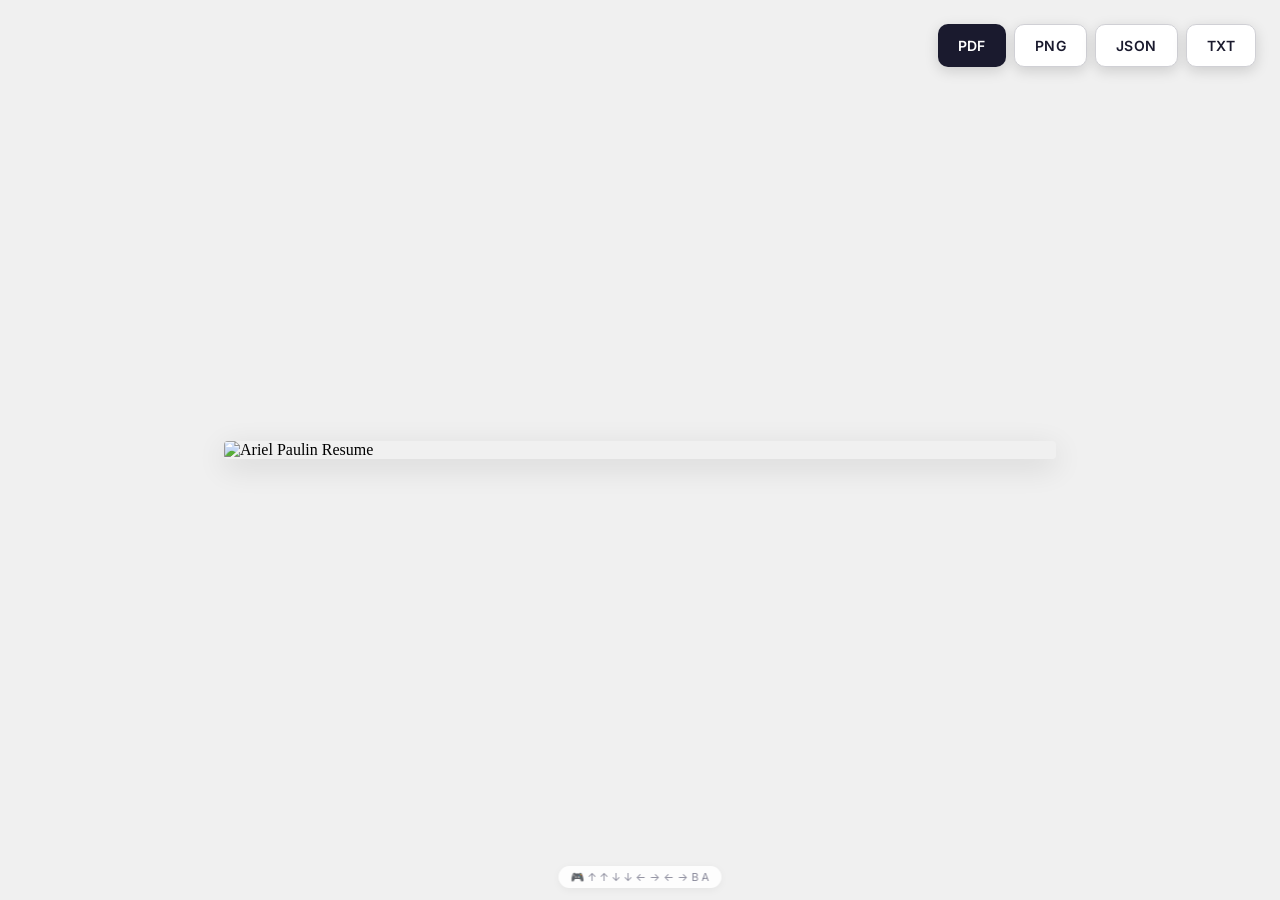
==== index.html @ 51f3c2f2 "Site: remove Web View, restore simple clean image display with PDF/PNG/JSON/TXT download options and" ====
<!DOCTYPE html>
<html lang="en">
<head>
    <meta charset="UTF-8">
    <meta name="viewport" content="width=device-width, initial-scale=1.0">
    <title>Ariel Paulin — Resume</title>
    <link rel="preconnect" href="https://fonts.googleapis.com">
    <link rel="preconnect" href="https://fonts.gstatic.com" crossorigin>
    <link href="https://fonts.googleapis.com/css2?family=Inter:wght@500;600&family=Press+Start+2P&display=swap" rel="stylesheet">
    <style>
        body {
            display: flex;
            justify-content: center;
            align-items: center;
            min-height: 100vh;
            margin: 0;
            background-color: #f0f0f0;
            position: relative;
            padding: 40px 0;
            box-sizing: border-box;
        }

        img {
            width: 65%;
            height: auto;
            display: block;
            margin: auto;
            box-shadow: 0 8px 30px rgba(0, 0, 0, 0.12);
            border-radius: 4px;
        }

        .download-container {
            position: fixed;
            top: 24px;
            right: 24px;
            display: flex;
            gap: 8px;
            z-index: 100;
        }

        .download-button {
            font-family: 'Inter', sans-serif;
            font-size: 14px;
            font-weight: 600;
            letter-spacing: 0.03em;
            padding: 12px 20px;
            border-radius: 10px;
            text-decoration: none;
            transition: background-color 0.2s ease, transform 0.15s ease, box-shadow 0.2s ease;
            box-shadow: 0 4px 14px rgba(0, 0, 0, 0.15);
            display: inline-flex;
            align-items: center;
            justify-content: center;
            cursor: pointer;
            border: none;
        }

        .download-button.primary {
            background-color: #1a1a2e;
            color: #ffffff;
        }

        .download-button.primary:hover {
            background-color: #16213e;
            transform: translateY(-2px);
            box-shadow: 0 6px 20px rgba(0, 0, 0, 0.25);
        }

        .download-button.secondary {
            background-color: #ffffff;
            color: #1a1a2e;
            border: 1px solid #d0d0d5;
        }

        .download-button.secondary:hover {
            background-color: #f8f9fa;
            border-color: #1a1a2e;
            transform: translateY(-2px);
            box-shadow: 0 6px 20px rgba(0, 0, 0, 0.15);
        }

        .download-button:active {
            transform: translateY(0);
            box-shadow: 0 2px 8px rgba(0, 0, 0, 0.15);
        }

        /* Retro Hint Badge */
        .konami-hint {
            position: fixed;
            bottom: 12px;
            left: 50%;
            transform: translateX(-50%);
            font-family: 'Inter', sans-serif;
            font-size: 11px;
            color: #888899;
            background: rgba(255, 255, 255, 0.85);
            padding: 4px 12px;
            border-radius: 20px;
            backdrop-filter: blur(4px);
            box-shadow: 0 2px 8px rgba(0, 0, 0, 0.05);
            user-select: none;
            cursor: pointer;
            transition: opacity 0.3s ease, color 0.3s ease;
        }

        .konami-hint:hover {
            color: #0395DE;
        }

        /* Space Invaders Game Overlay */
        #game-overlay {
            display: none;
            position: fixed;
            inset: 0;
            z-index: 10000;
            background: #090a10;
            overflow: hidden;
            font-family: 'Press Start 2P', monospace;
            color: #ffffff;
        }

        #game-canvas {
            display: block;
            width: 100%;
            height: 100%;
        }

        .game-hud {
            position: absolute;
            top: 16px;
            left: 20px;
            right: 20px;
            display: flex;
            justify-content: space-between;
            align-items: center;
            pointer-events: none;
            font-size: 13px;
            letter-spacing: 1px;
            text-shadow: 0 0 8px rgba(3, 149, 222, 0.8);
            z-index: 10001;
        }

        .game-hud .score-val {
            color: #00ffcc;
        }

        .game-hud .wave-val {
            color: #ff0077;
        }

        .game-close-btn {
            pointer-events: auto;
            background: #ff0055;
            color: #fff;
            border: none;
            font-family: 'Press Start 2P', monospace;
            font-size: 11px;
            padding: 8px 14px;
            border-radius: 6px;
            cursor: pointer;
            box-shadow: 0 0 10px rgba(255, 0, 85, 0.5);
            transition: transform 0.15s ease;
        }

        .game-close-btn:hover {
            transform: scale(1.08);
            background: #ff2277;
        }

        /* Mobile Controls */
        .mobile-controls {
            display: none;
            position: absolute;
            bottom: 20px;
            left: 0;
            right: 0;
            justify-content: space-between;
            padding: 0 24px;
            z-index: 10002;
        }

        .mobile-btn {
            background: rgba(255, 255, 255, 0.15);
            border: 2px solid rgba(255, 255, 255, 0.3);
            color: #fff;
            font-family: 'Press Start 2P', monospace;
            font-size: 16px;
            width: 64px;
            height: 64px;
            border-radius: 50%;
            display: flex;
            align-items: center;
            justify-content: center;
            user-select: none;
            touch-action: manipulation;
        }

        .mobile-btn:active {
            background: rgba(0, 255, 204, 0.4);
            border-color: #00ffcc;
        }

        .mobile-fire-btn {
            width: 80px;
            height: 80px;
            background: rgba(255, 0, 85, 0.3);
            border-color: #ff0055;
            font-size: 11px;
        }

        .mobile-fire-btn:active {
            background: rgba(255, 0, 85, 0.7);
        }

        @media (max-width: 600px) {
            body {
                padding: 70px 0 20px 0;
            }

            img {
                width: 95%;
                max-width: 100%;
                object-fit: contain;
            }

            .download-container {
                top: 12px;
                right: 12px;
                left: 12px;
                justify-content: center;
                gap: 6px;
            }

            .download-button {
                padding: 10px 12px;
                font-size: 12px;
            }

            .mobile-controls {
                display: flex;
            }
        }
    </style>
</head>
<body>

<!-- Download Actions Bar -->
<div class="download-container">
    <a href="https://raw.githubusercontent.com/anpaulin/resume/master/standard/ariel_paulin.pdf" download class="download-button primary">
        PDF
    </a>
    <a href="https://raw.githubusercontent.com/anpaulin/resume/master/standard/ariel_paulin.png" download class="download-button secondary">
        PNG
    </a>
    <a href="https://raw.githubusercontent.com/anpaulin/resume/master/standard/ariel_paulin.json" download class="download-button secondary">
        JSON
    </a>
    <a href="https://raw.githubusercontent.com/anpaulin/resume/master/standard/ariel_paulin.txt" download class="download-button secondary">
        TXT
    </a>
</div>

<!-- Resume Image View -->
<img src="https://raw.githubusercontent.com/anpaulin/resume/master/standard/ariel_paulin.png" alt="Ariel Paulin Resume">

<!-- Retro Hint Badge -->
<div class="konami-hint" id="konami-trigger" title="Click or enter Konami Code">
    🎮 ↑ ↑ ↓ ↓ ← → ← → B A
</div>

<!-- Space Invaders Overlay -->
<div id="game-overlay">
    <div class="game-hud">
        <div>SCORE: <span id="game-score" class="score-val">0</span></div>
        <div>WAVE: <span id="game-wave" class="wave-val">1</span></div>
        <button class="game-close-btn" id="game-exit-btn">EXIT [ESC]</button>
    </div>
    <canvas id="game-canvas"></canvas>

    <div class="mobile-controls">
        <div style="display: flex; gap: 12px;">
            <div class="mobile-btn" id="m-left">←</div>
            <div class="mobile-btn" id="m-right">→</div>
        </div>
        <div class="mobile-btn mobile-fire-btn" id="m-fire">FIRE</div>
    </div>
</div>

<script>
// --- Web Audio API Synth ---
const AudioContext = window.AudioContext || window.webkitAudioContext;
let audioCtx = null;

function initAudio() {
    if (!audioCtx) audioCtx = new AudioContext();
}

function playPew() {
    if (!audioCtx) return;
    try {
        const osc = audioCtx.createOscillator();
        const gain = audioCtx.createGain();
        osc.type = 'square';
        osc.frequency.setValueAtTime(880, audioCtx.currentTime);
        osc.frequency.exponentialRampToValueAtTime(110, audioCtx.currentTime + 0.12);
        gain.gain.setValueAtTime(0.15, audioCtx.currentTime);
        gain.gain.linearRampToValueAtTime(0.01, audioCtx.currentTime + 0.12);
        osc.connect(gain);
        gain.connect(audioCtx.destination);
        osc.start();
        osc.stop(audioCtx.currentTime + 0.12);
    } catch (e) {}
}

function playExplosion() {
    if (!audioCtx) return;
    try {
        const bufferSize = audioCtx.sampleRate * 0.2;
        const buffer = audioCtx.createBuffer(1, bufferSize, audioCtx.sampleRate);
        const data = buffer.getChannelData(0);
        for (let i = 0; i < bufferSize; i++) {
            data[i] = Math.random() * 2 - 1;
        }
        const noise = audioCtx.createBufferSource();
        noise.buffer = buffer;

        const filter = audioCtx.createBiquadFilter();
        filter.type = 'lowpass';
        filter.frequency.setValueAtTime(1000, audioCtx.currentTime);
        filter.frequency.linearRampToValueAtTime(100, audioCtx.currentTime + 0.2);

        const gain = audioCtx.createGain();
        gain.gain.setValueAtTime(0.3, audioCtx.currentTime);
        gain.gain.linearRampToValueAtTime(0.01, audioCtx.currentTime + 0.2);

        noise.connect(filter);
        filter.connect(gain);
        gain.connect(audioCtx.destination);
        noise.start();
        noise.stop(audioCtx.currentTime + 0.2);
    } catch (e) {}
}

function playPowerUp() {
    if (!audioCtx) return;
    try {
        const now = audioCtx.currentTime;
        const notes = [261.63, 329.63, 392.00, 523.25, 659.25, 783.99];
        notes.forEach((freq, idx) => {
            const osc = audioCtx.createOscillator();
            const gain = audioCtx.createGain();
            osc.type = 'triangle';
            osc.frequency.setValueAtTime(freq, now + idx * 0.05);
            gain.gain.setValueAtTime(0.2, now + idx * 0.05);
            gain.gain.linearRampToValueAtTime(0.01, now + (idx + 1) * 0.05);
            osc.connect(gain);
            gain.connect(audioCtx.destination);
            osc.start(now + idx * 0.05);
            osc.stop(now + (idx + 1) * 0.05);
        });
    } catch (e) {}
}

function playGameOverSound() {
    if (!audioCtx) return;
    try {
        const now = audioCtx.currentTime;
        const notes = [440, 349.23, 293.66, 220];
        notes.forEach((freq, idx) => {
            const osc = audioCtx.createOscillator();
            const gain = audioCtx.createGain();
            osc.type = 'sawtooth';
            osc.frequency.setValueAtTime(freq, now + idx * 0.12);
            gain.gain.setValueAtTime(0.25, now + idx * 0.12);
            gain.gain.linearRampToValueAtTime(0.01, now + (idx + 1) * 0.12);
            osc.connect(gain);
            gain.connect(audioCtx.destination);
            osc.start(now + idx * 0.12);
            osc.stop(now + (idx + 1) * 0.12);
        });
    } catch (e) {}
}

// --- Konami Code Detector ---
const konamiCode = ['ArrowUp', 'ArrowUp', 'ArrowDown', 'ArrowDown', 'ArrowLeft', 'ArrowRight', 'ArrowLeft', 'ArrowRight', 'b', 'a'];
let konamiIdx = 0;

window.addEventListener('keydown', (e) => {
    const key = e.key.length === 1 ? e.key.toLowerCase() : e.key;
    const expected = konamiCode[konamiIdx].length === 1 ? konamiCode[konamiIdx].toLowerCase() : konamiCode[konamiIdx];

    if (key === expected) {
        konamiIdx++;
        if (konamiIdx === konamiCode.length) {
            konamiIdx = 0;
            startSpaceInvaders();
        }
    } else {
        konamiIdx = 0;
    }
});

document.getElementById('konami-trigger').addEventListener('click', () => {
    startSpaceInvaders();
});

// --- Space Invaders Engine ---
const TECH_STACK = [
    { name: 'Scala', color: '#DE3423' },
    { name: 'Java', color: '#F8981D' },
    { name: 'SQL', color: '#00758F' },
    { name: 'Akka', color: '#15A9CE' },
    { name: 'Spark', color: '#E25A1C' },
    { name: 'Kafka', color: '#231F20' },
    { name: 'Flink', color: '#E6526F' },
    { name: 'Play', color: '#9CD719' },
    { name: 'Spring Boot', color: '#6DB33F' },
    { name: 'React', color: '#61DAFB' },
    { name: 'GCP', color: '#4285F4' },
    { name: 'Azure', color: '#0078D4' },
    { name: 'AWS', color: '#FF9900' },
    { name: 'Docker', color: '#2496ED' },
    { name: 'Kubernetes', color: '#326CE5' },
    { name: 'Terraform', color: '#844FBA' },
    { name: 'Grafana', color: '#F46800' },
    { name: 'Git', color: '#F05032' },
    { name: 'Claude Code', color: '#D97706' }
];

let gameActive = false;
let isGameOver = false;
let animId = null;
let score = 0;
let wave = 1;
let waveBannerTimer = 0;

const overlay = document.getElementById('game-overlay');
const canvas = document.getElementById('game-canvas');
const ctx = canvas.getContext('2d');
const scoreEl = document.getElementById('game-score');
const waveEl = document.getElementById('game-wave');
const exitBtn = document.getElementById('game-exit-btn');

let player = { x: 0, y: 0, w: 40, h: 20, speed: 6, dx: 0 };
let bullets = [];
let invaders = [];
let particles = [];
let keys = {};
let invaderDirection = 1;
let baseInvaderSpeed = 1.0;
let currentInvaderSpeed = 1.0;
let totalWaveInvaders = 24;
let lastShot = 0;

function resizeCanvas() {
    canvas.width = window.innerWidth;
    canvas.height = window.innerHeight;
    player.y = canvas.height - 60;
    if (player.x === 0) player.x = canvas.width / 2 - player.w / 2;
}

function startSpaceInvaders() {
    initAudio();
    playPowerUp();
    gameActive = true;
    isGameOver = false;
    overlay.style.display = 'block';
    resizeCanvas();
    score = 0;
    wave = 1;
    scoreEl.textContent = score;
    waveEl.textContent = wave;
    spawnInvaders();
    player.x = canvas.width / 2 - player.w / 2;
    bullets = [];
    particles = [];

    window.addEventListener('resize', resizeCanvas);
    window.addEventListener('keydown', handleGameKeyDown);
    window.addEventListener('keyup', handleGameKeyUp);

    if (animId) cancelAnimationFrame(animId);
    gameLoop();
}

function restartGame() {
    isGameOver = false;
    score = 0;
    wave = 1;
    scoreEl.textContent = score;
    waveEl.textContent = wave;
    player.x = canvas.width / 2 - player.w / 2;
    bullets = [];
    particles = [];
    spawnInvaders();
    playPowerUp();
}

function triggerGameOver() {
    if (isGameOver) return;
    isGameOver = true;
    playGameOverSound();
    createExplosion(player.x + player.w / 2, player.y + player.h / 2, '#00ffcc');
}

function stopSpaceInvaders() {
    gameActive = false;
    isGameOver = false;
    overlay.style.display = 'none';
    if (animId) cancelAnimationFrame(animId);
    window.removeEventListener('resize', resizeCanvas);
    window.removeEventListener('keydown', handleGameKeyDown);
    window.removeEventListener('keyup', handleGameKeyUp);
}

exitBtn.addEventListener('click', stopSpaceInvaders);

canvas.addEventListener('click', () => {
    if (isGameOver) restartGame();
});

function handleGameKeyDown(e) {
    if (e.key === 'Escape') stopSpaceInvaders();
    if (isGameOver) {
        if (e.key === 'Enter' || e.key === ' ' || e.key === 'r' || e.key === 'R') {
            restartGame();
        }
        return;
    }
    keys[e.key] = true;
    if (e.key === ' ' || e.key === 'ArrowUp') {
        shootLaser();
    }
}

function handleGameKeyUp(e) {
    keys[e.key] = false;
}

// Mobile Button Handlers
const mLeft = document.getElementById('m-left');
const mRight = document.getElementById('m-right');
const mFire = document.getElementById('m-fire');

['touchstart', 'mousedown'].forEach(evt => {
    mLeft.addEventListener(evt, (e) => {
        e.preventDefault();
        if (isGameOver) return;
        keys['ArrowLeft'] = true;
    });
    mRight.addEventListener(evt, (e) => {
        e.preventDefault();
        if (isGameOver) return;
        keys['ArrowRight'] = true;
    });
    mFire.addEventListener(evt, (e) => {
        e.preventDefault();
        if (isGameOver) {
            restartGame();
        } else {
            shootLaser();
        }
    });
});

['touchend', 'mouseup'].forEach(evt => {
    mLeft.addEventListener(evt, (e) => { e.preventDefault(); keys['ArrowLeft'] = false; });
    mRight.addEventListener(evt, (e) => { e.preventDefault(); keys['ArrowRight'] = false; });
});

function spawnInvaders() {
    invaders = [];
    const cols = Math.min(6, Math.floor((canvas.width - 80) / 130));
    const rows = 4;
    totalWaveInvaders = cols * rows;
    const startX = (canvas.width - (cols * 120)) / 2;
    const startY = 80;

    let techIdx = 0;
    for (let r = 0; r < rows; r++) {
        for (let c = 0; c < cols; c++) {
            const tech = TECH_STACK[techIdx % TECH_STACK.length];
            techIdx++;
            invaders.push({
                x: startX + c * 120,
                y: startY + r * 50,
                w: 100,
                h: 36,
                name: tech.name,
                color: tech.color,
                alive: true
            });
        }
    }
    invaderDirection = 1;
    baseInvaderSpeed = 1.0 + (wave - 1) * 0.75;
    currentInvaderSpeed = baseInvaderSpeed;
    waveBannerTimer = 90;
}

function shootLaser() {
    if (isGameOver) return;
    const now = Date.now();
    if (now - lastShot < 180) return;
    lastShot = now;
    bullets.push({
        x: player.x + player.w / 2 - 2,
        y: player.y,
        w: 4,
        h: 14,
        speed: 10
    });
    playPew();
}

function createExplosion(x, y, color) {
    for (let i = 0; i < 20; i++) {
        particles.push({
            x: x,
            y: y,
            vx: (Math.random() - 0.5) * 10,
            vy: (Math.random() - 0.5) * 10,
            life: 1,
            decay: 0.02 + Math.random() * 0.03,
            color: color
        });
    }
    playExplosion();
}

function update() {
    if (isGameOver) {
        particles.forEach(p => {
            p.x += p.vx;
            p.y += p.vy;
            p.life -= p.decay;
        });
        particles = particles.filter(p => p.life > 0);
        return;
    }

    // Player Movement
    if (keys['ArrowLeft'] || keys['a'] || keys['A']) {
        player.x -= player.speed;
    }
    if (keys['ArrowRight'] || keys['d'] || keys['D']) {
        player.x += player.speed;
    }
    player.x = Math.max(10, Math.min(canvas.width - player.w - 10, player.x));

    // Bullets
    bullets.forEach(b => b.y -= b.speed);
    bullets = bullets.filter(b => b.y > -20);

    // Invaders Count & Speed Calculation
    let hitEdge = false;
    let aliveCount = 0;

    invaders.forEach(inv => {
        if (inv.alive) aliveCount++;
    });

    const aliveRatio = totalWaveInvaders > 0 ? (aliveCount / totalWaveInvaders) : 1;
    currentInvaderSpeed = baseInvaderSpeed * (1 + (1 - aliveRatio) * 1.2);

    invaders.forEach(inv => {
        if (!inv.alive) return;
        inv.x += currentInvaderSpeed * invaderDirection;
        if (inv.x <= 10 || inv.x + inv.w >= canvas.width - 10) {
            hitEdge = true;
        }

        if (inv.y + inv.h >= player.y) {
            triggerGameOver();
        } else if (
            inv.x < player.x + player.w &&
            inv.x + inv.w > player.x &&
            inv.y < player.y + player.h &&
            inv.y + inv.h > player.y
        ) {
            triggerGameOver();
        }
    });

    if (hitEdge) {
        invaderDirection *= -1;
        invaders.forEach(inv => {
            if (inv.alive) inv.y += 18;
        });
    }

    // Bullet & Invader Collision
    bullets.forEach(b => {
        invaders.forEach(inv => {
            if (inv.alive &&
                b.x < inv.x + inv.w &&
                b.x + b.w > inv.x &&
                b.y < inv.y + inv.h &&
                b.y + b.h > inv.y) {

                inv.alive = false;
                b.y = -999;
                score += 100 * wave;
                scoreEl.textContent = score;
                createExplosion(inv.x + inv.w / 2, inv.y + inv.h / 2, inv.color);
            }
        });
    });

    // Wave Complete Check
    if (aliveCount === 0 && !isGameOver) {
        wave++;
        waveEl.textContent = wave;
        playPowerUp();
        spawnInvaders();
    }

    // Banner Timer
    if (waveBannerTimer > 0) {
        waveBannerTimer--;
    }

    // Particles
    particles.forEach(p => {
        p.x += p.vx;
        p.y += p.vy;
        p.life -= p.decay;
    });
    particles = particles.filter(p => p.life > 0);
}

function draw() {
    ctx.clearRect(0, 0, canvas.width, canvas.height);

    // Background Stars
    ctx.fillStyle = 'rgba(255, 255, 255, 0.3)';
    for (let i = 0; i < 30; i++) {
        const sx = (Math.sin(i * 99 + Date.now() * 0.0005) * 0.5 + 0.5) * canvas.width;
        const sy = (Math.cos(i * 33 + Date.now() * 0.0003) * 0.5 + 0.5) * canvas.height;
        ctx.fillRect(sx, sy, 2, 2);
    }

    // Draw Player Ship (if not game over)
    if (!isGameOver) {
        ctx.fillStyle = '#00ffcc';
        ctx.shadowColor = '#00ffcc';
        ctx.shadowBlur = 10;
        ctx.beginPath();
        ctx.moveTo(player.x + player.w / 2, player.y);
        ctx.lineTo(player.x + player.w, player.y + player.h);
        ctx.lineTo(player.x, player.y + player.h);
        ctx.closePath();
        ctx.fill();
        ctx.shadowBlur = 0;
    }

    // Draw Bullets
    ctx.fillStyle = '#ff0055';
    ctx.shadowColor = '#ff0055';
    ctx.shadowBlur = 8;
    bullets.forEach(b => {
        ctx.fillRect(b.x, b.y, b.w, b.h);
    });
    ctx.shadowBlur = 0;

    // Draw Tech Invaders
    invaders.forEach(inv => {
        if (!inv.alive) return;

        ctx.fillStyle = '#141722';
        ctx.strokeStyle = inv.color;
        ctx.lineWidth = 2;
        ctx.shadowColor = inv.color;
        ctx.shadowBlur = 8;

        ctx.beginPath();
        ctx.roundRect(inv.x, inv.y, inv.w, inv.h, 6);
        ctx.fill();
        ctx.stroke();

        ctx.shadowBlur = 0;
        ctx.fillStyle = '#ffffff';
        ctx.font = '10px "Inter", sans-serif';
        ctx.fontWeight = '700';
        ctx.textAlign = 'center';
        ctx.textBaseline = 'middle';
        ctx.fillText(inv.name, inv.x + inv.w / 2, inv.y + inv.h / 2);
    });

    // Draw Particles
    particles.forEach(p => {
        ctx.fillStyle = p.color;
        ctx.globalAlpha = p.life;
        ctx.fillRect(p.x, p.y, 4, 4);
    });
    ctx.globalAlpha = 1.0;

    // Wave Banner Overlay
    if (waveBannerTimer > 0 && !isGameOver) {
        ctx.save();
        ctx.fillStyle = '#ff0077';
        ctx.shadowColor = '#ff0077';
        ctx.shadowBlur = 15;
        ctx.font = '24px "Press Start 2P", monospace';
        ctx.textAlign = 'center';
        ctx.textBaseline = 'middle';
        const alpha = Math.min(1.0, waveBannerTimer / 30);
        ctx.globalAlpha = alpha;
        ctx.fillText(`WAVE ${wave} SPEED UP!`, canvas.width / 2, canvas.height / 2);
        ctx.restore();
    }

    // --- GAME OVER OVERLAY SCREEN ---
    if (isGameOver) {
        ctx.save();
        ctx.fillStyle = 'rgba(9, 10, 16, 0.85)';
        ctx.fillRect(0, 0, canvas.width, canvas.height);

        ctx.fillStyle = '#ff0055';
        ctx.shadowColor = '#ff0055';
        ctx.shadowBlur = 20;
        ctx.font = '32px "Press Start 2P", monospace';
        ctx.textAlign = 'center';
        ctx.textBaseline = 'middle';
        ctx.fillText('GAME OVER', canvas.width / 2, canvas.height / 2 - 60);

        ctx.shadowBlur = 0;
        ctx.fillStyle = '#ffffff';
        ctx.font = '14px "Press Start 2P", monospace';
        ctx.fillText(`FINAL SCORE: ${score}`, canvas.width / 2, canvas.height / 2);
        ctx.fillText(`WAVE REACHED: ${wave}`, canvas.width / 2, canvas.height / 2 + 30);

        const pulse = Math.sin(Date.now() * 0.005) * 0.3 + 0.7;
        ctx.fillStyle = `rgba(0, 255, 204, ${pulse})`;
        ctx.shadowColor = '#00ffcc';
        ctx.shadowBlur = 10;
        ctx.font = '13px "Press Start 2P", monospace';
        ctx.fillText('PRESS SPACE OR CLICK TO RESTART', canvas.width / 2, canvas.height / 2 + 90);

        ctx.restore();
    }
}

function gameLoop() {
    if (!gameActive) return;
    update();
    draw();
    animId = requestAnimationFrame(gameLoop);
}
</script>

</body>
</html>
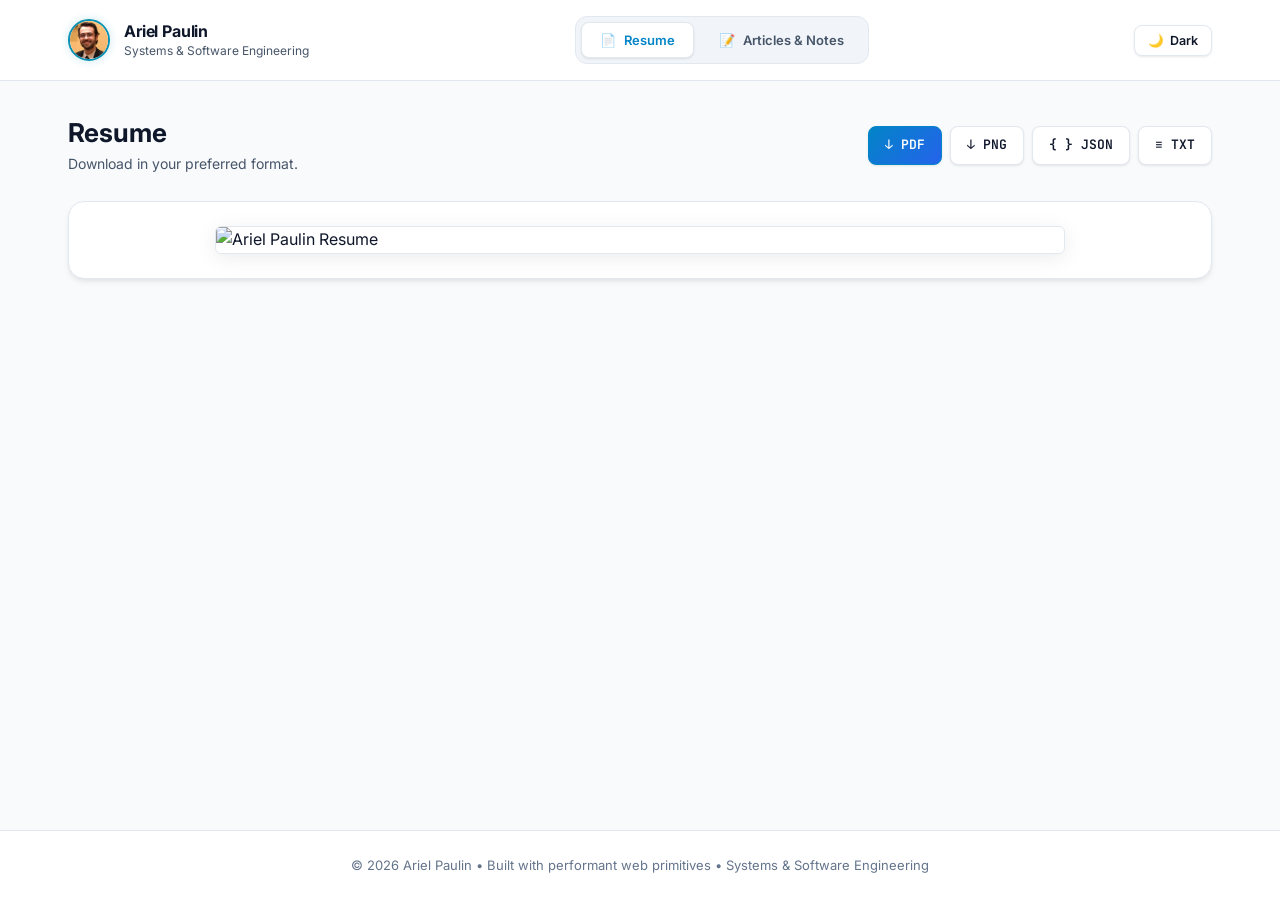
==== commit a4e9924c: "Update Sapient title to Software Developer, update site theme, questionnaire responses, and recompil" ====
--- a/index.html
+++ b/index.html
@@ -3,237 +3,1072 @@
 <head>
     <meta charset="UTF-8">
     <meta name="viewport" content="width=device-width, initial-scale=1.0">
-    <title>Ariel Paulin — Resume</title>
+    <title>Ariel Paulin | Systems Engineering & Articles</title>
+    <link rel="icon" type="image/svg+xml" href="favicon.svg">
+    <link rel="alternate icon" href="profile.jpg">
     <link rel="preconnect" href="https://fonts.googleapis.com">
     <link rel="preconnect" href="https://fonts.gstatic.com" crossorigin>
-    <link href="https://fonts.googleapis.com/css2?family=Inter:wght@500;600&family=Press+Start+2P&display=swap" rel="stylesheet">
+    <link href="https://fonts.googleapis.com/css2?family=Inter:wght@400;500;600;700;800&family=JetBrains+Mono:wght@400;500;700&display=swap" rel="stylesheet">
     <style>
+        :root {
+            /* --- Light Theme Palette --- */
+            --bg-primary: #f8fafc;
+            --bg-secondary: #ffffff;
+            --bg-tertiary: #f1f5f9;
+            --bg-card: #ffffff;
+            --bg-card-hover: #f8fafc;
+            --border-color: #e2e8f0;
+            --border-focus: #0284c7;
+
+            --text-primary: #0f172a;
+            --text-secondary: #475569;
+            --text-muted: #64748b;
+
+            --accent-blue: #0284c7;
+            --accent-cyan: #0891b2;
+            --accent-emerald: #059669;
+            --accent-amber: #d97706;
+            --accent-rose: #e11d48;
+            --accent-purple: #7c3aed;
+
+            --radius-sm: 6px;
+            --radius-md: 10px;
+            --radius-lg: 16px;
+
+            --shadow-sm: 0 1px 3px rgba(0, 0, 0, 0.06), 0 1px 2px rgba(0, 0, 0, 0.04);
+            --shadow-md: 0 4px 6px -1px rgba(0, 0, 0, 0.07), 0 2px 4px -1px rgba(0, 0, 0, 0.04);
+            --shadow-lg: 0 10px 15px -3px rgba(0, 0, 0, 0.07), 0 4px 6px -2px rgba(0, 0, 0, 0.03);
+
+            --header-bg: rgba(255, 255, 255, 0.92);
+            --diagram-bg: #f8fafc;
+
+            /* Tags */
+            --card-tag-bg: #e0f2fe;
+            --card-tag-color: #0369a1;
+            --card-tag-border: #bae6fd;
+            --card-tag-scala-bg: #fee2e2;
+            --card-tag-scala-color: #b91c1c;
+            --card-tag-scala-border: #fecaca;
+            --card-tag-arch-bg: #ecfdf5;
+            --card-tag-arch-color: #047857;
+            --card-tag-arch-border: #a7f3d0;
+
+            /* Code & Pre */
+            --pre-bg: #f8fafc;
+            --pre-border: #e2e8f0;
+            --pre-color: #0f172a;
+            --code-bg: #f1f5f9;
+            --code-color: #0369a1;
+            --code-border: #e2e8f0;
+
+            /* Quotes & Tables */
+            --quote-bg: #f0f9ff;
+            --quote-border: #0284c7;
+            --quote-color: #1e293b;
+            --table-th-bg: #f1f5f9;
+            --table-th-color: #0f172a;
+            --table-hover-bg: #f8fafc;
+
+            /* Callouts */
+            --callout-bg: #f0fdf4;
+            --callout-border: #bbf7d0;
+            --callout-color: #166534;
+            --callout-title: #15803d;
+
+            --callout-warn-bg: #fffbeb;
+            --callout-warn-border: #fde68a;
+            --callout-warn-color: #854d0e;
+            --callout-warn-title: #b45309;
+
+            --callout-danger-bg: #fef2f2;
+            --callout-danger-border: #fecaca;
+            --callout-danger-color: #991b1b;
+            --callout-danger-title: #dc2626;
+
+            /* Expandable Sections */
+            --expand-bg: #f8fafc;
+            --expand-border: #e2e8f0;
+            --expand-hover-bg: #f1f5f9;
+            --expand-open-bg: #ffffff;
+            --expand-open-border: #93c5fd;
+            --expand-summary-color: #0f172a;
+
+            /* Table of Contents */
+            --toc-bg: #ffffff;
+            --toc-border: #e2e8f0;
+            --toc-link-color: #475569;
+            --toc-link-hover-bg: #f1f5f9;
+            --toc-link-hover-color: #0f172a;
+            --toc-link-active-bg: #f0f9ff;
+            --toc-link-active-color: #0284c7;
+            --toc-link-active-border: #0284c7;
+
+            /* SVG Architecture Diagram Theme */
+            --svg-client-fill: #eff6ff;
+            --svg-client-stroke: #0284c7;
+            --svg-client-text: #0369a1;
+            --svg-pill-fill: #ffffff;
+            --svg-pill-stroke: #cbd5e1;
+            --svg-pill-text: #475569;
+            --svg-server-fill: #f0fdf4;
+            --svg-server-stroke: #059669;
+            --svg-server-title: #065f46;
+            --svg-server-box-fill: #ffffff;
+            --svg-server-box-stroke: #86efac;
+            --svg-server-box-text: #047857;
+            --svg-db-fill: #fefce8;
+            --svg-db-stroke: #d97706;
+            --svg-db-title: #92400e;
+            --svg-db-sub: #b45309;
+            --svg-db-box-fill: #ffffff;
+            --svg-db-box-stroke: #fde68a;
+            --svg-db-box-text: #b45309;
+        }
+
+        [data-theme="dark"] {
+            /* --- Dark Theme Palette (Refined Slate / Indigo Navy) --- */
+            --bg-primary: #0b0f17;
+            --bg-secondary: #111722;
+            --bg-tertiary: #172030;
+            --bg-card: #131b2a;
+            --bg-card-hover: #1a253a;
+            --border-color: #232f45;
+            --border-focus: #38bdf8;
+
+            --text-primary: #f8fafc;
+            --text-secondary: #cbd5e1;
+            --text-muted: #8da2be;
+
+            --accent-blue: #38bdf8;
+            --accent-cyan: #22d3ee;
+            --accent-emerald: #34d399;
+            --accent-amber: #fbbf24;
+            --accent-rose: #fb7185;
+            --accent-purple: #c084fc;
+
+            --shadow-sm: 0 2px 8px rgba(0, 0, 0, 0.4);
+            --shadow-md: 0 8px 24px rgba(0, 0, 0, 0.5);
+            --shadow-lg: 0 16px 40px rgba(0, 0, 0, 0.7);
+
+            --header-bg: rgba(11, 15, 23, 0.92);
+            --diagram-bg: #0d131f;
+
+            /* Tags */
+            --card-tag-bg: rgba(56, 189, 248, 0.12);
+            --card-tag-color: #38bdf8;
+            --card-tag-border: rgba(56, 189, 248, 0.25);
+            --card-tag-scala-bg: rgba(239, 68, 68, 0.12);
+            --card-tag-scala-color: #f87171;
+            --card-tag-scala-border: rgba(239, 68, 68, 0.25);
+            --card-tag-arch-bg: rgba(16, 185, 129, 0.12);
+            --card-tag-arch-color: #34d399;
+            --card-tag-arch-border: rgba(16, 185, 129, 0.25);
+
+            /* Code & Pre */
+            --pre-bg: #080c14;
+            --pre-border: #1e293b;
+            --pre-color: #e2e8f0;
+            --code-bg: rgba(56, 189, 248, 0.1);
+            --code-color: #38bdf8;
+            --code-border: rgba(56, 189, 248, 0.2);
+
+            /* Quotes & Tables */
+            --quote-bg: rgba(56, 189, 248, 0.06);
+            --quote-border: #38bdf8;
+            --quote-color: #e2e8f0;
+            --table-th-bg: #172030;
+            --table-th-color: #f8fafc;
+            --table-hover-bg: #1a253a;
+
+            /* Callouts */
+            --callout-bg: rgba(16, 185, 129, 0.08);
+            --callout-border: rgba(16, 185, 129, 0.3);
+            --callout-color: #d1fae5;
+            --callout-title: #34d399;
+
+            --callout-warn-bg: rgba(245, 158, 11, 0.08);
+            --callout-warn-border: rgba(245, 158, 11, 0.3);
+            --callout-warn-color: #fef3c7;
+            --callout-warn-title: #fbbf24;
+
+            --callout-danger-bg: rgba(239, 68, 68, 0.08);
+            --callout-danger-border: rgba(239, 68, 68, 0.3);
+            --callout-danger-color: #fecaca;
+            --callout-danger-title: #f87171;
+
+            /* Expandable Sections */
+            --expand-bg: #131b2a;
+            --expand-border: #232f45;
+            --expand-hover-bg: #1a253a;
+            --expand-open-bg: #172030;
+            --expand-open-border: rgba(56, 189, 248, 0.4);
+            --expand-summary-color: #f8fafc;
+
+            /* Table of Contents */
+            --toc-bg: #131b2a;
+            --toc-border: #232f45;
+            --toc-link-color: #94a3b8;
+            --toc-link-hover-bg: #1a253a;
+            --toc-link-hover-color: #f8fafc;
+            --toc-link-active-bg: rgba(56, 189, 248, 0.12);
+            --toc-link-active-color: #38bdf8;
+            --toc-link-active-border: #38bdf8;
+
+            /* SVG Architecture Diagram Theme */
+            --svg-client-fill: #141923;
+            --svg-client-stroke: #38bdf8;
+            --svg-client-text: #38bdf8;
+            --svg-pill-fill: #1e293b;
+            --svg-pill-stroke: #334155;
+            --svg-pill-text: #cbd5e1;
+            --svg-server-fill: #0f172a;
+            --svg-server-stroke: #60a5fa;
+            --svg-server-title: #ffffff;
+            --svg-server-box-fill: #1e293b;
+            --svg-server-box-stroke: #3b82f6;
+            --svg-server-box-text: #93c5fd;
+            --svg-db-fill: #064e3b;
+            --svg-db-stroke: #10b981;
+            --svg-db-title: #34d399;
+            --svg-db-sub: #6ee7b7;
+            --svg-db-box-fill: #022c22;
+            --svg-db-box-stroke: #10b981;
+            --svg-db-box-text: #d1fae5;
+        }
+
+        * {
+            box-sizing: border-box;
+            margin: 0;
+            padding: 0;
+        }
+
         body {
+            font-family: 'Inter', -apple-system, BlinkMacSystemFont, sans-serif;
+            background-color: var(--bg-primary);
+            color: var(--text-primary);
+            min-height: 100vh;
             display: flex;
+            flex-direction: column;
+            line-height: 1.6;
+            overflow-x: hidden;
+            transition: background-color 0.25s ease, color 0.25s ease;
+        }
+
+        /* --- Header & Navigation --- */
+        header.site-header {
+            position: sticky;
+            top: 0;
+            z-index: 100;
+            background: var(--header-bg);
+            backdrop-filter: blur(16px);
+            -webkit-backdrop-filter: blur(16px);
+            border-bottom: 1px solid var(--border-color);
+            transition: background 0.25s ease, border-color 0.25s ease;
+        }
+
+        .header-container {
+            max-width: 1200px;
+            margin: 0 auto;
+            padding: 16px 28px;
+            display: flex;
+            align-items: center;
+            justify-content: space-between;
+            gap: 20px;
+        }
+
+        .brand {
+            display: flex;
+            align-items: center;
+            gap: 14px;
+            text-decoration: none;
+            color: var(--text-primary);
+        }
+
+        .brand-avatar {
+            width: 42px;
+            height: 42px;
+            border-radius: 50%;
+            object-fit: cover;
+            border: 2px solid var(--accent-cyan);
+            box-shadow: 0 0 10px rgba(8, 145, 178, 0.2);
+            display: block;
+            flex-shrink: 0;
+        }
+
+        .brand-text {
+            display: flex;
+            flex-direction: column;
+            gap: 2px;
             justify-content: center;
+        }
+
+        .brand-name {
+            font-size: 16px;
+            font-weight: 700;
+            letter-spacing: -0.01em;
+            color: var(--text-primary);
+            line-height: 1.25;
+        }
+
+        .brand-tagline {
+            font-size: 12px;
+            color: var(--text-secondary);
+            line-height: 1.3;
+        }
+
+        .nav-tabs {
+            display: flex;
             align-items: center;
-            min-height: 100vh;
-            margin: 0;
-            background-color: #f0f0f0;
-            position: relative;
-            padding: 40px 0;
-            box-sizing: border-box;
-        }
-
-        img {
-            width: 65%;
-            height: auto;
-            display: block;
-            margin: auto;
-            box-shadow: 0 8px 30px rgba(0, 0, 0, 0.12);
-            border-radius: 4px;
-        }
-
-        .download-container {
-            position: fixed;
-            top: 24px;
-            right: 24px;
-            display: flex;
-            gap: 8px;
-            z-index: 100;
-        }
-
-        .download-button {
-            font-family: 'Inter', sans-serif;
-            font-size: 14px;
+            background: var(--bg-tertiary);
+            padding: 5px;
+            border-radius: 12px;
+            border: 1px solid var(--border-color);
+            gap: 6px;
+        }
+
+        .nav-btn {
+            font-family: inherit;
+            font-size: 13px;
             font-weight: 600;
-            letter-spacing: 0.03em;
-            padding: 12px 20px;
-            border-radius: 10px;
+            padding: 8px 18px;
+            border-radius: 8px;
+            border: 1px solid transparent;
+            background: transparent;
+            color: var(--text-secondary);
+            cursor: pointer;
             text-decoration: none;
-            transition: background-color 0.2s ease, transform 0.15s ease, box-shadow 0.2s ease;
-            box-shadow: 0 4px 14px rgba(0, 0, 0, 0.15);
+            transition: all 0.2s ease;
             display: inline-flex;
             align-items: center;
-            justify-content: center;
+            gap: 8px;
+            line-height: 1.4;
+            white-space: nowrap;
+        }
+
+        .nav-btn:hover {
+            color: var(--text-primary);
+            background: rgba(0, 0, 0, 0.04);
+        }
+
+        [data-theme="dark"] .nav-btn:hover {
+            background: rgba(255, 255, 255, 0.06);
+        }
+
+        .nav-btn.active {
+            background: var(--bg-secondary);
+            color: var(--accent-blue);
+            border-color: var(--border-color);
+            box-shadow: var(--shadow-sm);
+        }
+
+        .header-actions {
+            display: flex;
+            align-items: center;
+            gap: 10px;
+        }
+
+        .theme-toggle-btn {
+            background: var(--bg-secondary);
+            border: 1px solid var(--border-color);
+            color: var(--text-primary);
+            font-family: inherit;
+            font-size: 12.5px;
+            font-weight: 600;
+            padding: 7px 13px;
+            border-radius: 8px;
             cursor: pointer;
-            border: none;
-        }
-
-        .download-button.primary {
-            background-color: #1a1a2e;
-            color: #ffffff;
-        }
-
-        .download-button.primary:hover {
-            background-color: #16213e;
-            transform: translateY(-2px);
-            box-shadow: 0 6px 20px rgba(0, 0, 0, 0.25);
-        }
-
-        .download-button.secondary {
-            background-color: #ffffff;
-            color: #1a1a2e;
-            border: 1px solid #d0d0d5;
-        }
-
-        .download-button.secondary:hover {
-            background-color: #f8f9fa;
-            border-color: #1a1a2e;
-            transform: translateY(-2px);
-            box-shadow: 0 6px 20px rgba(0, 0, 0, 0.15);
-        }
-
-        .download-button:active {
-            transform: translateY(0);
-            box-shadow: 0 2px 8px rgba(0, 0, 0, 0.15);
-        }
-
-        /* Retro Hint Badge */
-        .konami-hint {
-            position: fixed;
-            bottom: 12px;
-            left: 50%;
-            transform: translateX(-50%);
-            font-family: 'Inter', sans-serif;
-            font-size: 11px;
-            color: #888899;
-            background: rgba(255, 255, 255, 0.85);
-            padding: 4px 12px;
-            border-radius: 20px;
-            backdrop-filter: blur(4px);
-            box-shadow: 0 2px 8px rgba(0, 0, 0, 0.05);
+            transition: all 0.2s ease;
+            display: inline-flex;
+            align-items: center;
+            gap: 6px;
+            box-shadow: var(--shadow-sm);
             user-select: none;
-            cursor: pointer;
-            transition: opacity 0.3s ease, color 0.3s ease;
-        }
-
-        .konami-hint:hover {
-            color: #0395DE;
-        }
-
-        /* Space Invaders Game Overlay */
-        #game-overlay {
+        }
+
+        .theme-toggle-btn:hover {
+            border-color: var(--accent-blue);
+            color: var(--accent-blue);
+            transform: translateY(-1px);
+        }
+
+        /* --- Main Content Area --- */
+        main {
+            flex: 1;
+            max-width: 1200px;
+            width: 100%;
+            margin: 0 auto;
+            padding: 36px 28px 60px;
+        }
+
+        .view-section {
             display: none;
-            position: fixed;
-            inset: 0;
-            z-index: 10000;
-            background: #090a10;
-            overflow: hidden;
-            font-family: 'Press Start 2P', monospace;
-            color: #ffffff;
-        }
-
-        #game-canvas {
+            animation: fadeIn 0.25s ease forwards;
+        }
+
+        .view-section.active {
             display: block;
-            width: 100%;
-            height: 100%;
-        }
-
-        .game-hud {
-            position: absolute;
-            top: 16px;
-            left: 20px;
-            right: 20px;
+        }
+
+        @keyframes fadeIn {
+            from { opacity: 0; transform: translateY(6px); }
+            to { opacity: 1; transform: translateY(0); }
+        }
+
+        /* --- Resume View --- */
+        .resume-header {
             display: flex;
             justify-content: space-between;
             align-items: center;
-            pointer-events: none;
-            font-size: 13px;
-            letter-spacing: 1px;
-            text-shadow: 0 0 8px rgba(3, 149, 222, 0.8);
-            z-index: 10001;
-        }
-
-        .game-hud .score-val {
-            color: #00ffcc;
-        }
-
-        .game-hud .wave-val {
-            color: #ff0077;
-        }
-
-        .game-close-btn {
-            pointer-events: auto;
-            background: #ff0055;
-            color: #fff;
-            border: none;
-            font-family: 'Press Start 2P', monospace;
-            font-size: 11px;
-            padding: 8px 14px;
-            border-radius: 6px;
-            cursor: pointer;
-            box-shadow: 0 0 10px rgba(255, 0, 85, 0.5);
-            transition: transform 0.15s ease;
-        }
-
-        .game-close-btn:hover {
-            transform: scale(1.08);
-            background: #ff2277;
-        }
-
-        /* Mobile Controls */
-        .mobile-controls {
-            display: none;
-            position: absolute;
-            bottom: 20px;
-            left: 0;
-            right: 0;
-            justify-content: space-between;
-            padding: 0 24px;
-            z-index: 10002;
-        }
-
-        .mobile-btn {
-            background: rgba(255, 255, 255, 0.15);
-            border: 2px solid rgba(255, 255, 255, 0.3);
-            color: #fff;
-            font-family: 'Press Start 2P', monospace;
-            font-size: 16px;
-            width: 64px;
-            height: 64px;
-            border-radius: 50%;
+            margin-bottom: 28px;
+            flex-wrap: wrap;
+            gap: 18px;
+        }
+
+        .resume-title-group {
+            display: flex;
+            flex-direction: column;
+            gap: 4px;
+        }
+
+        .resume-title-group h1 {
+            font-size: 26px;
+            font-weight: 700;
+            color: var(--text-primary);
+            line-height: 1.25;
+            margin: 0;
+        }
+
+        .resume-title-group p {
+            color: var(--text-secondary);
+            font-size: 14px;
+            line-height: 1.4;
+            margin: 0;
+        }
+
+        .download-group {
             display: flex;
             align-items: center;
-            justify-content: center;
+            gap: 8px;
+            flex-wrap: wrap;
+        }
+
+        .download-pill {
+            font-family: 'JetBrains Mono', monospace;
+            font-size: 13px;
+            font-weight: 600;
+            padding: 8px 16px;
+            border-radius: 8px;
+            text-decoration: none;
+            transition: all 0.2s ease;
+            display: inline-flex;
+            align-items: center;
+            gap: 6px;
+            border: 1px solid var(--border-color);
+            background: var(--bg-card);
+            color: var(--text-primary);
+            box-shadow: var(--shadow-sm);
+        }
+
+        .download-pill:hover {
+            border-color: var(--accent-blue);
+            background: var(--bg-card-hover);
+            transform: translateY(-2px);
+            box-shadow: 0 4px 12px rgba(2, 132, 199, 0.15);
+        }
+
+        .download-pill.primary {
+            background: linear-gradient(135deg, #0284c7, #2563eb);
+            border-color: #0284c7;
+            color: #ffffff;
+        }
+
+        .download-pill.primary:hover {
+            background: linear-gradient(135deg, #0369a1, #1d4ed8);
+            box-shadow: 0 4px 16px rgba(2, 132, 199, 0.35);
+        }
+
+        .resume-card {
+            background: var(--bg-card);
+            border: 1px solid var(--border-color);
+            border-radius: var(--radius-lg);
+            padding: 24px;
+            box-shadow: var(--shadow-md);
+            display: flex;
+            flex-direction: column;
+            align-items: center;
+            position: relative;
+        }
+
+        .resume-img {
+            max-width: 850px;
+            width: 100%;
+            height: auto;
+            border-radius: 6px;
+            box-shadow: 0 4px 20px rgba(0, 0, 0, 0.08);
+            border: 1px solid var(--border-color);
+        }
+
+        /* --- Articles Hub View --- */
+        .hub-header {
+            margin-bottom: 36px;
+            padding-bottom: 24px;
+            border-bottom: 1px solid var(--border-color);
+        }
+
+        .hub-header h1 {
+            font-size: 28px;
+            font-weight: 800;
+            color: var(--text-primary);
+            margin-bottom: 8px;
+            display: flex;
+            align-items: center;
+            gap: 12px;
+        }
+
+        .hub-header p {
+            color: var(--text-secondary);
+            font-size: 15px;
+            max-width: 750px;
+        }
+
+        .articles-grid {
+            display: grid;
+            grid-template-columns: repeat(auto-fill, minmax(360px, 1fr));
+            gap: 24px;
+        }
+
+        .article-card {
+            background: var(--bg-card);
+            border: 1px solid var(--border-color);
+            border-radius: var(--radius-lg);
+            padding: 24px;
+            display: flex;
+            flex-direction: column;
+            justify-content: space-between;
+            transition: all 0.25s cubic-bezier(0.16, 1, 0.3, 1);
+            position: relative;
+            overflow: hidden;
+            text-decoration: none;
+            color: inherit;
+            cursor: pointer;
+            box-shadow: var(--shadow-sm);
+        }
+
+        .article-card:hover {
+            border-color: var(--accent-blue);
+            background: var(--bg-card-hover);
+            transform: translateY(-4px);
+            box-shadow: var(--shadow-md), 0 0 16px rgba(2, 132, 199, 0.12);
+        }
+
+        .card-tag-row {
+            display: flex;
+            align-items: center;
+            gap: 8px;
+            margin-bottom: 14px;
+            flex-wrap: wrap;
+        }
+
+        .card-tag {
+            font-family: 'JetBrains Mono', monospace;
+            font-size: 11px;
+            font-weight: 600;
+            padding: 4px 8px;
+            border-radius: 6px;
+            background: var(--card-tag-bg);
+            color: var(--card-tag-color);
+            border: 1px solid var(--card-tag-border);
+        }
+
+        .card-tag.scala {
+            background: var(--card-tag-scala-bg);
+            color: var(--card-tag-scala-color);
+            border-color: var(--card-tag-scala-border);
+        }
+
+        .card-tag.architecture {
+            background: var(--card-tag-arch-bg);
+            color: var(--card-tag-arch-color);
+            border-color: var(--card-tag-arch-border);
+        }
+
+        .card-title {
+            font-size: 19px;
+            font-weight: 700;
+            color: var(--text-primary);
+            margin-bottom: 10px;
+            line-height: 1.35;
+        }
+
+        .card-excerpt {
+            color: var(--text-secondary);
+            font-size: 14px;
+            line-height: 1.6;
+            margin-bottom: 20px;
+            flex: 1;
+        }
+
+        .card-footer {
+            display: flex;
+            align-items: center;
+            justify-content: space-between;
+            padding-top: 14px;
+            border-top: 1px solid var(--border-color);
+            font-size: 12px;
+            color: var(--text-muted);
+        }
+
+        .read-more-link {
+            font-weight: 600;
+            color: var(--accent-blue);
+            display: inline-flex;
+            align-items: center;
+            gap: 4px;
+        }
+
+        /* --- Article Reader View with Sticky Left Sidebar TOC --- */
+        .reader-layout {
+            max-width: 1240px;
+            margin: 0 auto;
+            display: grid;
+            grid-template-columns: 260px minmax(0, 1fr);
+            gap: 32px;
+            align-items: start;
+            position: relative;
+        }
+
+        .article-toc-sidebar {
+            position: sticky;
+            top: 24px;
+            display: flex;
+            flex-direction: column;
+            gap: 14px;
+            background: var(--toc-bg);
+            border: 1px solid var(--toc-border);
+            border-radius: var(--radius-lg);
+            padding: 20px 16px;
+            box-shadow: var(--shadow-sm);
+            max-height: calc(100vh - 48px);
+            overflow-y: auto;
+            transition: background 0.25s ease, border-color 0.25s ease;
+        }
+
+        .toc-header {
+            font-size: 11px;
+            font-weight: 700;
+            text-transform: uppercase;
+            letter-spacing: 0.08em;
+            color: var(--text-muted);
+            margin-bottom: 4px;
+            padding-left: 8px;
+            display: flex;
+            align-items: center;
+            gap: 6px;
+        }
+
+        .toc-list {
+            list-style: none;
+            padding: 0;
+            margin: 0;
+            display: flex;
+            flex-direction: column;
+            gap: 3px;
+        }
+
+        .toc-link {
+            display: block;
+            padding: 8px 12px;
+            font-size: 13px;
+            color: var(--toc-link-color);
+            text-decoration: none;
+            border-radius: 6px;
+            border-left: 2px solid transparent;
+            transition: all 0.15s ease;
+            line-height: 1.4;
+        }
+
+        .toc-link:hover {
+            color: var(--toc-link-hover-color);
+            background: var(--toc-link-hover-bg);
+            transform: translateX(2px);
+        }
+
+        .toc-link.active {
+            color: var(--toc-link-active-color);
+            font-weight: 600;
+            background: var(--toc-link-active-bg);
+            border-left-color: var(--toc-link-active-border);
+        }
+
+        .reader-container {
+            max-width: 100%;
+            margin: 0 auto;
+            background: var(--bg-card);
+            border: 1px solid var(--border-color);
+            border-radius: var(--radius-lg);
+            padding: 40px;
+            box-shadow: var(--shadow-md);
+            transition: background 0.25s ease, border-color 0.25s ease;
+        }
+
+        .back-nav {
+            display: inline-flex;
+            align-items: center;
+            gap: 8px;
+            font-size: 13.5px;
+            font-weight: 600;
+            color: var(--text-secondary);
+            cursor: pointer;
+            padding: 8px 12px;
+            border-radius: 8px;
+            background: var(--bg-tertiary);
+            border: 1px solid var(--border-color);
+            transition: all 0.2s ease;
+        }
+
+        .back-nav:hover {
+            color: var(--accent-blue);
+            border-color: var(--accent-blue);
+            background: var(--bg-card-hover);
+            transform: translateX(-2px);
+        }
+
+        @media (max-width: 1024px) {
+            .reader-layout {
+                grid-template-columns: 1fr;
+                gap: 20px;
+            }
+            .article-toc-sidebar {
+                position: static;
+                max-height: none;
+            }
+        }
+
+        .article-hero {
+            margin-bottom: 32px;
+            padding-bottom: 24px;
+            border-bottom: 1px solid var(--border-color);
+            background: transparent;
+        }
+
+        .article-hero h1 {
+            font-size: 32px;
+            font-weight: 800;
+            color: var(--text-primary);
+            line-height: 1.25;
+            margin: 14px 0 8px 0;
+        }
+
+        .article-subtitle {
+            color: var(--text-secondary);
+            font-size: 16px;
+            margin-bottom: 16px;
+            font-weight: 500;
+            line-height: 1.4;
+        }
+
+        .article-meta {
+            display: flex;
+            align-items: center;
+            gap: 16px;
+            color: var(--text-muted);
+            font-size: 13px;
+            flex-wrap: wrap;
+            margin-top: 12px;
+        }
+
+        .article-body {
+            font-size: 16px;
+            line-height: 1.8;
+            color: var(--text-secondary);
+        }
+
+        .article-body h2 {
+            font-size: 22px;
+            font-weight: 700;
+            color: var(--text-primary);
+            margin: 36px 0 16px;
+            padding-bottom: 8px;
+            border-bottom: 1px solid var(--border-color);
+            display: flex;
+            align-items: center;
+            gap: 8px;
+        }
+
+        .article-body h3 {
+            font-size: 18px;
+            font-weight: 600;
+            color: var(--accent-blue);
+            margin: 24px 0 12px;
+        }
+
+        .article-body p {
+            margin-bottom: 16px;
+        }
+
+        .article-body ul, .article-body ol {
+            margin: 0 0 16px 24px;
+        }
+
+        .article-body li {
+            margin-bottom: 6px;
+        }
+
+        .article-body blockquote {
+            background: var(--quote-bg);
+            border-left: 4px solid var(--quote-border);
+            padding: 14px 18px;
+            margin: 20px 0;
+            border-radius: 0 var(--radius-sm) var(--radius-sm) 0;
+            font-style: italic;
+            color: var(--quote-color);
+        }
+
+        .article-body blockquote p {
+            margin: 0;
+        }
+
+        /* Diagrams & Code Blocks */
+        pre {
+            background: var(--pre-bg);
+            border: 1px solid var(--pre-border);
+            border-radius: var(--radius-md);
+            padding: 16px 20px;
+            overflow-x: auto;
+            margin: 20px 0;
+            font-family: 'JetBrains Mono', monospace;
+            font-size: 13.5px;
+            line-height: 1.5;
+            color: var(--pre-color);
+        }
+
+        code {
+            font-family: 'JetBrains Mono', monospace;
+            font-size: 0.9em;
+            background: var(--code-bg);
+            padding: 2px 6px;
+            border-radius: 4px;
+            color: var(--code-color);
+            border: 1px solid var(--code-border);
+        }
+
+        pre code {
+            background: transparent;
+            padding: 0;
+            color: inherit;
+            border: none;
+        }
+
+        /* Tables */
+        .table-wrap {
+            overflow-x: auto;
+            margin: 24px 0;
+        }
+
+        table {
+            width: 100%;
+            border-collapse: collapse;
+            font-size: 14px;
+            background: var(--bg-card);
+            border-radius: var(--radius-md);
+            overflow: hidden;
+            border: 1px solid var(--border-color);
+        }
+
+        th, td {
+            padding: 12px 16px;
+            text-align: left;
+            border-bottom: 1px solid var(--border-color);
+        }
+
+        th {
+            background: var(--table-th-bg);
+            color: var(--table-th-color);
+            font-weight: 600;
+            border-bottom: 1px solid var(--border-color);
+        }
+
+        td {
+            color: var(--text-secondary);
+        }
+
+        tr:last-child td {
+            border-bottom: none;
+        }
+
+        tr:hover td {
+            background: var(--table-hover-bg);
+        }
+
+        /* Callout Box */
+        .callout {
+            background: var(--callout-bg);
+            border: 1px solid var(--callout-border);
+            border-radius: var(--radius-md);
+            padding: 18px 20px;
+            margin: 24px 0;
+            color: var(--callout-color);
+        }
+
+        .callout.warning {
+            background: var(--callout-warn-bg);
+            border-color: var(--callout-warn-border);
+            color: var(--callout-warn-color);
+        }
+
+        .callout.danger {
+            background: var(--callout-danger-bg);
+            border-color: var(--callout-danger-border);
+            color: var(--callout-danger-color);
+        }
+
+        .callout-title {
+            font-weight: 700;
+            font-size: 14px;
+            margin-bottom: 6px;
+            display: flex;
+            align-items: center;
+            gap: 6px;
+            color: var(--callout-title);
+        }
+
+        .callout.warning .callout-title {
+            color: var(--callout-warn-title);
+        }
+
+        .callout.danger .callout-title {
+            color: var(--callout-danger-title);
+        }
+
+        /* Expandable Accordion Options */
+        details.expandable-option {
+            background: var(--expand-bg);
+            border: 1px solid var(--expand-border);
+            border-radius: var(--radius-md);
+            margin: 14px 0;
+            overflow: hidden;
+            transition: all 0.2s ease;
+        }
+
+        details.expandable-option[open] {
+            border-color: var(--expand-open-border);
+            background: var(--expand-open-bg);
+            box-shadow: var(--shadow-sm);
+        }
+
+        details.expandable-option summary {
+            cursor: pointer;
+            padding: 16px 20px;
+            font-weight: 700;
+            font-size: 15px;
+            color: var(--expand-summary-color);
+            display: flex;
+            align-items: center;
+            justify-content: space-between;
             user-select: none;
-            touch-action: manipulation;
-        }
-
-        .mobile-btn:active {
-            background: rgba(0, 255, 204, 0.4);
-            border-color: #00ffcc;
-        }
-
-        .mobile-fire-btn {
-            width: 80px;
-            height: 80px;
-            background: rgba(255, 0, 85, 0.3);
-            border-color: #ff0055;
-            font-size: 11px;
-        }
-
-        .mobile-fire-btn:active {
-            background: rgba(255, 0, 85, 0.7);
-        }
-
-        @media (max-width: 600px) {
-            body {
-                padding: 70px 0 20px 0;
+            transition: background 0.15s ease, color 0.15s ease;
+            list-style: none;
+        }
+
+        details.expandable-option summary::-webkit-details-marker {
+            display: none;
+        }
+
+        details.expandable-option summary::after {
+            content: '›';
+            font-size: 20px;
+            line-height: 1;
+            color: var(--accent-cyan);
+            transition: transform 0.2s ease;
+        }
+
+        details.expandable-option[open] summary::after {
+            transform: rotate(90deg);
+        }
+
+        details.expandable-option summary:hover {
+            background: var(--expand-hover-bg);
+            color: var(--accent-blue);
+        }
+
+        details.expandable-option .option-content {
+            padding: 4px 20px 20px 20px;
+            border-top: 1px solid var(--border-color);
+            font-size: 14.5px;
+            line-height: 1.7;
+            color: var(--text-secondary);
+            background: var(--expand-open-bg);
+        }
+
+        details.expandable-option.danger {
+            border-color: var(--callout-danger-border);
+            background: var(--callout-danger-bg);
+        }
+
+        details.expandable-option.danger summary {
+            color: var(--callout-danger-title);
+        }
+
+        details.expandable-option.danger[open] {
+            border-color: var(--accent-rose);
+        }
+
+        details.expandable-option .option-content p {
+            margin: 12px 0;
+        }
+
+        /* Footer */
+        footer {
+            border-top: 1px solid var(--border-color);
+            background: var(--bg-secondary);
+            padding: 24px;
+            text-align: center;
+            font-size: 13px;
+            color: var(--text-muted);
+            transition: background 0.25s ease, border-color 0.25s ease;
+        }
+
+        /* --- Responsive Styles --- */
+        @media (max-width: 768px) {
+            .header-container {
+                flex-direction: column;
+                align-items: center;
+                text-align: center;
+                padding: 14px 18px;
+                gap: 14px;
             }
 
-            img {
-                width: 95%;
-                max-width: 100%;
-                object-fit: contain;
+            .brand {
+                justify-content: center;
             }
 
-            .download-container {
-                top: 12px;
-                right: 12px;
-                left: 12px;
+            .nav-tabs {
+                width: 100%;
                 justify-content: center;
-                gap: 6px;
             }
 
-            .download-button {
-                padding: 10px 12px;
-                font-size: 12px;
+            .nav-btn {
+                flex: 1;
+                justify-content: center;
+                padding: 8px 12px;
+            }
+
+            .resume-header {
+                flex-direction: column;
+                align-items: flex-start;
+                gap: 14px;
+            }
+
+            .articles-grid {
+                grid-template-columns: 1fr;
+            }
+
+            .reader-container {
+                padding: 24px 18px;
+            }
+
+            .article-hero h1 {
+                font-size: 24px;
             }
 
             .mobile-controls {
@@ -244,608 +1079,973 @@
 </head>
 <body>
 
-<!-- Download Actions Bar -->
-<div class="download-container">
-    <a href="https://raw.githubusercontent.com/anpaulin/resume/master/standard/ariel_paulin.pdf" download class="download-button primary">
-        PDF
-    </a>
-    <a href="https://raw.githubusercontent.com/anpaulin/resume/master/standard/ariel_paulin.png" download class="download-button secondary">
-        PNG
-    </a>
-    <a href="https://raw.githubusercontent.com/anpaulin/resume/master/standard/ariel_paulin.json" download class="download-button secondary">
-        JSON
-    </a>
-    <a href="https://raw.githubusercontent.com/anpaulin/resume/master/standard/ariel_paulin.txt" download class="download-button secondary">
-        TXT
-    </a>
-</div>
-
-<!-- Resume Image View -->
-<img src="https://raw.githubusercontent.com/anpaulin/resume/master/standard/ariel_paulin.png" alt="Ariel Paulin Resume">
-
-<!-- Retro Hint Badge -->
-<div class="konami-hint" id="konami-trigger" title="Click or enter Konami Code">
-    🎮 ↑ ↑ ↓ ↓ ← → ← → B A
-</div>
-
-<!-- Space Invaders Overlay -->
-<div id="game-overlay">
-    <div class="game-hud">
-        <div>SCORE: <span id="game-score" class="score-val">0</span></div>
-        <div>WAVE: <span id="game-wave" class="wave-val">1</span></div>
-        <button class="game-close-btn" id="game-exit-btn">EXIT [ESC]</button>
+<!-- Global Header -->
+<header class="site-header">
+    <div class="header-container">
+        <a href="#resume" class="brand" onclick="switchTab('resume')">
+            <img class="brand-avatar" src="profile.jpg" alt="Ariel Paulin">
+            <div class="brand-text">
+                <span class="brand-name">Ariel Paulin</span>
+                <span class="brand-tagline">Systems & Software Engineering</span>
+            </div>
+        </a>
+
+        <!-- Navigation Tabs -->
+        <nav class="nav-tabs">
+            <button class="nav-btn active" id="tab-btn-resume" onclick="switchTab('resume')">
+                <span>📄</span> Resume
+            </button>
+            <button class="nav-btn" id="tab-btn-articles" onclick="switchTab('articles')">
+                <span>📝</span> Articles & Notes
+            </button>
+        </nav>
+
+        <!-- Header Actions -->
+        <div class="header-actions">
+            <button class="theme-toggle-btn" id="theme-toggle" onclick="toggleTheme()" title="Toggle Light / Dark Mode" aria-label="Toggle Light / Dark Mode">
+                <span id="theme-icon">🌙</span>
+                <span id="theme-text">Dark</span>
+            </button>
+        </div>
     </div>
-    <canvas id="game-canvas"></canvas>
-
-    <div class="mobile-controls">
-        <div style="display: flex; gap: 12px;">
-            <div class="mobile-btn" id="m-left">←</div>
-            <div class="mobile-btn" id="m-right">→</div>
+</header>
+
+<!-- Main Container -->
+<main>
+
+    <!-- 1. RESUME VIEW -->
+    <section id="view-resume" class="view-section active">
+        <div class="resume-header">
+            <div class="resume-title-group">
+                <h1>Resume</h1>
+                <p>Download in your preferred format.</p>
+            </div>
+            <div class="download-group">
+                <a href="https://raw.githubusercontent.com/anpaulin/resume/master/standard/ariel_paulin.pdf" download class="download-pill primary">
+                    ↓ PDF
+                </a>
+                <a href="https://raw.githubusercontent.com/anpaulin/resume/master/standard/ariel_paulin.png" download class="download-pill">
+                    ↓ PNG
+                </a>
+                <a href="https://raw.githubusercontent.com/anpaulin/resume/master/standard/ariel_paulin.json" download class="download-pill">
+                    { } JSON
+                </a>
+                <a href="https://raw.githubusercontent.com/anpaulin/resume/master/standard/ariel_paulin.txt" download class="download-pill">
+                    ≡ TXT
+                </a>
+            </div>
         </div>
-        <div class="mobile-btn mobile-fire-btn" id="m-fire">FIRE</div>
+
+        <div class="resume-card">
+            <img class="resume-img" src="https://raw.githubusercontent.com/anpaulin/resume/master/standard/ariel_paulin.png" alt="Ariel Paulin Resume">
+        </div>
+    </section>
+
+    <!-- 2. ARTICLES HUB VIEW -->
+    <section id="view-articles" class="view-section">
+        <div class="hub-header">
+            <h1><span>📝</span> Engineering Study Notes & Articles</h1>
+            <p>In-depth architectural analyses, systems design deep-dives, and performance engineering notes written during ongoing study and system modeling.</p>
+        </div>
+
+        <div class="articles-grid">
+            <!-- Article Card 1 -->
+            <div class="article-card" onclick="openArticle('order-api-systems-design')">
+                <div>
+                    <div class="card-tag-row">
+                        <span class="card-tag">#SystemsDesign</span>
+                        <span class="card-tag architecture">#EventSourcing</span>
+                        <span class="card-tag">#WAL</span>
+                        <span class="card-tag scala">#Scala3</span>
+                    </div>
+                    <h2 class="card-title">From 0 to Scale</h2>
+                    <p class="card-excerpt">
+                        A simple example of scaling an event sourcing system. Deconstructing an order service from single-node transactional CRUD to high-throughput Write-Ahead Logging (WAL), in-memory projections, and group commit based on <code>anpaulin/order-api</code>.
+                    </p>
+                </div>
+                <div class="card-footer">
+                    <span>12 min read • Systems Study</span>
+                    <span class="read-more-link">Read Deep Dive →</span>
+                </div>
+            </div>
+        </div>
+    </section>
+
+    <!-- 3. ARTICLE READER VIEW -->
+    <section id="view-reader" class="view-section">
+        <div class="reader-layout">
+            <!-- Left Sticky Sidebar Table of Contents -->
+            <aside class="article-toc-sidebar">
+                <button class="back-nav" onclick="switchTab('articles')" style="width: 100%; justify-content: flex-start; margin-bottom: 6px;">
+                    ← Back to Articles
+                </button>
+
+                <div class="toc-header">
+                    <span>📑 Table of Contents</span>
+                </div>
+
+                <nav class="toc-list">
+                    <a href="#sec-1-baseline" class="toc-link active">1. Baseline Monolithic CRUD</a>
+                    <a href="#sec-2-commit-boundary" class="toc-link">2. Network & Commit Boundary</a>
+                    <a href="#sec-3-cap-theorem" class="toc-link">3. The CAP Theorem</a>
+                    <a href="#sec-4-master-slave" class="toc-link">4. Primary-Replica Scaling</a>
+                    <a href="#sec-5-event-sourcing" class="toc-link">5. Event Sourcing & WAL</a>
+                    <a href="#sec-6-performance" class="toc-link">6. Performance Hurdles</a>
+                    <a href="#sec-7-summary" class="toc-link">7. Architecture Rules</a>
+                </nav>
+            </aside>
+
+            <!-- Main Article Reader Container -->
+            <div class="reader-container">
+                <!-- Article Content: Order API Systems Design -->
+                <article id="article-order-api-systems-design">
+                    <header class="article-hero">
+                        <div class="card-tag-row" style="margin-bottom: 12px;">
+                            <span class="card-tag">#SystemsDesign</span>
+                            <span class="card-tag architecture">#EventSourcing</span>
+                            <span class="card-tag">#WAL</span>
+                            <span class="card-tag scala">#Scala3</span>
+                            <span class="card-tag">#PlayFramework</span>
+                        </div>
+                        <h1>From 0 to Scale</h1>
+                        <p class="article-subtitle">A simple example of scaling an event sourcing system</p>
+                        <div class="article-meta">
+                            <span><strong>Author:</strong> Ariel Paulin</span>
+                            <span>•</span>
+                            <span><strong>Topic:</strong> Distributed Systems & Concurrency</span>
+                            <span>•</span>
+                            <span><strong>Reference:</strong> <a href="https://github.com/anpaulin/order-api" target="_blank" style="color: var(--accent-cyan); text-decoration: none;">github.com/anpaulin/order-api</a></span>
+                        </div>
+                    </header>
+
+                    <div class="article-body">
+                        <blockquote>
+                            <p>The complete microservice codebase and implementation for this system can be found on GitHub at <a href="https://github.com/anpaulin/order-api" target="_blank" style="color: var(--accent-cyan); text-decoration: underline;">github.com/anpaulin/order-api</a>.</p>
+                        </blockquote>
+
+                        <h2 id="sec-1-baseline">1. The Baseline Architecture (Stage 0: Monolithic CRUD)</h2>
+                    <p>Let's start off with the simplest system possible:</p>
+                    <ul>
+                        <li><strong>Basic RESTful Service:</strong> Handles the core operations to create, query, update, and delete orders.</li>
+                        <li><strong>Relational Storage:</strong> The entire state of the system is stored in a single relational database (PostgreSQL, MySQL, etc.).</li>
+                        <li><strong>Transactional Writes:</strong> All write operations (Create, Update, Delete) are executed as database transactions.</li>
+                        <li><strong>Core Guarantee:</strong> Once a write completes successfully, any subsequent read sees that latest data.</li>
+                    </ul>
+
+                    <!-- Monolithic CRUD Vector Diagram -->
+                    <div class="diagram-wrapper" style="margin: 28px 0; background: var(--diagram-bg); border: 1px solid var(--border-color); border-radius: var(--radius-lg); padding: 24px 16px; display: flex; flex-direction: column; align-items: center;">
+                        <svg viewBox="0 0 760 220" width="100%" height="100%" style="max-width: 760px; font-family: 'Inter', system-ui, sans-serif;">
+                            <defs>
+                                <linearGradient id="clientGrad" x1="0%" y1="0%" x2="100%" y2="100%">
+                                    <stop offset="0%" stop-color="#1e293b" />
+                                    <stop offset="100%" stop-color="#0f172a" />
+                                </linearGradient>
+                                <linearGradient id="serverGrad" x1="0%" y1="0%" x2="100%" y2="100%">
+                                    <stop offset="0%" stop-color="#1e3a8a" />
+                                    <stop offset="100%" stop-color="#172554" />
+                                </linearGradient>
+                                <linearGradient id="dbGrad" x1="0%" y1="0%" x2="100%" y2="100%">
+                                    <stop offset="0%" stop-color="#064e3b" />
+                                    <stop offset="100%" stop-color="#022c22" />
+                                </linearGradient>
+                                <marker id="arrowCyan" markerWidth="8" markerHeight="8" refX="6" refY="4" orient="auto">
+                                    <polygon points="0 1, 8 4, 0 7" fill="#38bdf8" />
+                                </marker>
+                                <marker id="arrowEmerald" markerWidth="8" markerHeight="8" refX="6" refY="4" orient="auto">
+                                    <polygon points="0 1, 8 4, 0 7" fill="#10b981" />
+                                </marker>
+                            </defs>
+
+                            <!-- Node 1: Client -->
+                            <rect x="20" y="45" width="180" height="130" rx="12" fill="url(#clientGrad)" stroke="#38bdf8" stroke-width="2" />
+                            <text x="110" y="78" text-anchor="middle" fill="#38bdf8" font-size="14" font-weight="700">📱 Clients / Consumers</text>
+                            <rect x="36" y="96" width="148" height="24" rx="6" fill="#1e293b" />
+                            <text x="110" y="112" text-anchor="middle" fill="#94a3b8" font-size="11" font-family="'JetBrains Mono', monospace">POST /orders</text>
+                            <rect x="36" y="128" width="148" height="24" rx="6" fill="#1e293b" />
+                            <text x="110" y="144" text-anchor="middle" fill="#94a3b8" font-size="11" font-family="'JetBrains Mono', monospace">GET /orders/:id</text>
+
+                            <!-- Arrow 1: Client to Server -->
+                            <path d="M 200 95 L 270 95" stroke="#38bdf8" stroke-width="2" fill="none" marker-end="url(#arrowCyan)" />
+                            <text x="235" y="86" text-anchor="middle" fill="#38bdf8" font-size="10" font-weight="600">REST / JSON</text>
+
+                            <path d="M 270 125 L 200 125" stroke="#94a3b8" stroke-width="1.5" stroke-dasharray="4" fill="none" marker-end="url(#arrowCyan)" />
+                            <text x="235" y="140" text-anchor="middle" fill="#94a3b8" font-size="10">200 / 201 OK</text>
+
+                            <!-- Node 2: Monolith App Server -->
+                            <rect x="280" y="40" width="220" height="140" rx="12" fill="url(#serverGrad)" stroke="#60a5fa" stroke-width="2" />
+                            <text x="390" y="68" text-anchor="middle" fill="#ffffff" font-size="14" font-weight="700">⚙️ Monolithic Order Server</text>
+                            
+                            <rect x="296" y="88" width="188" height="28" rx="6" fill="#1e293b" stroke="#3b82f6" stroke-width="1" />
+                            <text x="390" y="106" text-anchor="middle" fill="#93c5fd" font-size="11" font-weight="600">REST Controller</text>
+                            
+                            <rect x="296" y="126" width="188" height="28" rx="6" fill="#1e293b" stroke="#3b82f6" stroke-width="1" />
+                            <text x="390" y="144" text-anchor="middle" fill="#93c5fd" font-size="11" font-weight="600">Synchronous Domain Logic</text>
+
+                            <!-- Arrow 2: Server to DB -->
+                            <path d="M 500 95 L 560 95" stroke="#10b981" stroke-width="2" fill="none" marker-end="url(#arrowEmerald)" />
+                            <text x="530" y="86" text-anchor="middle" fill="#10b981" font-size="11" font-weight="700">Write</text>
+
+                            <path d="M 560 125 L 500 125" stroke="#94a3b8" stroke-width="1.5" stroke-dasharray="4" fill="none" marker-end="url(#arrowEmerald)" />
+                            <text x="530" y="142" text-anchor="middle" fill="#94a3b8" font-size="11" font-weight="600">Read</text>
+
+                            <!-- Node 3: Relational DB -->
+                            <rect x="570" y="40" width="170" height="140" rx="12" fill="url(#dbGrad)" stroke="#10b981" stroke-width="2" />
+                            <text x="655" y="70" text-anchor="middle" fill="#34d399" font-size="14" font-weight="700">🗄️ Relational Database</text>
+                            <text x="655" y="88" text-anchor="middle" fill="#6ee7b7" font-size="11">(PostgreSQL / MySQL)</text>
+
+                            <rect x="585" y="104" width="140" height="26" rx="6" fill="#064e3b" stroke="#10b981" stroke-width="1" />
+                            <text x="655" y="121" text-anchor="middle" fill="#d1fae5" font-size="11" font-family="'JetBrains Mono', monospace">BEGIN ... COMMIT</text>
+
+                            <rect x="585" y="138" width="140" height="26" rx="6" fill="#064e3b" stroke="#10b981" stroke-width="1" />
+                            <text x="655" y="155" text-anchor="middle" fill="#d1fae5" font-size="10" font-family="'JetBrains Mono', monospace">orders (id, status...)</text>
+                        </svg>
+                        <span style="font-size: 12px; color: var(--text-muted); margin-top: 10px;">Figure 1: Baseline Single-Node Monolithic CRUD Architecture with ACID Transaction Boundaries</span>
+                    </div>
+
+                    <p>
+                        Straightforward, simple, and concise. But even in this basic system, subtle race conditions and scaling bottlenecks emerge as soon as concurrent clients interact with the service.
+                    </p>
+
+                    <h2 id="sec-2-commit-boundary">2. Network & In-Flight Timing: The Commit Boundary</h2>
+                    <p>
+                        Even in a basic single-server setup, network timing anomalies happen because <strong>a write is never a single instantaneous moment</strong>. 
+                    </p>
+                    <p>
+                        A write operation involves multiple steps wrapped inside a database transaction: parsing the payload, validating business rules, acquiring connection sockets, executing SQL <code>INSERT</code>/<code>UPDATE</code>, writing to disk, and finally issuing a <code>COMMIT</code>.
+                    </p>
+                    <p>
+                        Because of this transaction window, if a client fires a <strong>Write (Create)</strong> and immediately fires a <strong>Read (Query)</strong>, the fast read query can arrive, execute, and return <em>before</em> the write transaction has fully committed, even if the write was dispatched first!
+                    </p>
+
+                    <!-- Vector Timeline Diagram for Network / In-Flight Race -->
+                    <div class="diagram-wrapper" style="margin: 24px 0; background: var(--diagram-bg); border: 1px solid var(--border-color); border-radius: var(--radius-lg); padding: 24px 16px; display: flex; flex-direction: column; align-items: center;">
+                        <svg viewBox="0 0 740 250" width="100%" height="100%" style="max-width: 740px; font-family: 'Inter', system-ui, sans-serif;">
+                            <defs>
+                                <linearGradient id="writeGrad" x1="0%" y1="0%" x2="100%" y2="100%">
+                                    <stop offset="0%" stop-color="#3b82f6" />
+                                    <stop offset="100%" stop-color="#1d4ed8" />
+                                </linearGradient>
+                                <linearGradient id="txGrad" x1="0%" y1="0%" x2="100%" y2="100%">
+                                    <stop offset="0%" stop-color="#334155" />
+                                    <stop offset="100%" stop-color="#1e293b" />
+                                </linearGradient>
+                                <linearGradient id="readGrad" x1="0%" y1="0%" x2="100%" y2="100%">
+                                    <stop offset="0%" stop-color="#0284c7" />
+                                    <stop offset="100%" stop-color="#0369a1" />
+                                </linearGradient>
+                                <marker id="arrowHead" markerWidth="6" markerHeight="6" refX="5" refY="3" orient="auto">
+                                    <polygon points="0 0, 6 3, 0 6" fill="#64748b" />
+                                </marker>
+                            </defs>
+
+                            <!-- Timeline Axis -->
+                            <line x1="60" y1="210" x2="700" y2="210" stroke="#334155" stroke-width="2" marker-end="url(#arrowHead)" />
+                            <text x="700" y="230" text-anchor="end" fill="#64748b" font-size="11" font-weight="600">TIME ──►</text>
+
+                            <!-- Time Labels -->
+                            <text x="100" y="230" text-anchor="middle" fill="#64748b" font-size="11" font-family="'JetBrains Mono', monospace">t₀: Fire Write</text>
+                            <text x="210" y="230" text-anchor="middle" fill="#64748b" font-size="11" font-family="'JetBrains Mono', monospace">t₁: Fire Read</text>
+                            <text x="370" y="230" text-anchor="middle" fill="#64748b" font-size="11" font-family="'JetBrains Mono', monospace">t₂: Read Runs</text>
+                            <text x="560" y="230" text-anchor="middle" fill="#10b981" font-size="11" font-family="'JetBrains Mono', monospace" font-weight="700">t₃: Write COMMITS</text>
+
+                            <!-- Track 1: Write Operation -->
+                            <text x="60" y="42" fill="#38bdf8" font-size="12" font-weight="700">1. WRITE: POST /orders</text>
+                            
+                            <!-- Write Request Sent -->
+                            <rect x="80" y="55" width="80" height="30" rx="6" fill="url(#writeGrad)" />
+                            <text x="120" y="74" text-anchor="middle" fill="#ffffff" font-size="11" font-weight="600">POST Sent</text>
+                            
+                            <!-- Transaction Active Span -->
+                            <rect x="180" y="50" width="380" height="40" rx="8" fill="url(#txGrad)" stroke="#f59e0b" stroke-width="1.5" stroke-dasharray="4" />
+                            <text x="370" y="75" text-anchor="middle" fill="#fcd34d" font-size="12" font-weight="600">⏳ Transaction In-Progress: (Validate ➔ Lock ➔ INSERT ➔ Flush)</text>
+                            
+                            <!-- Commit Point -->
+                            <rect x="570" y="50" width="120" height="40" rx="8" fill="#065f46" stroke="#10b981" stroke-width="2" />
+                            <text x="630" y="74" text-anchor="middle" fill="#a7f3d0" font-size="12" font-weight="700">✓ COMMIT</text>
+
+                            <!-- Track 2: Read Operation -->
+                            <text x="60" y="122" fill="#38bdf8" font-size="12" font-weight="700">2. READ: GET /orders/:id</text>
+
+                            <!-- Read Request Sent -->
+                            <rect x="190" y="135" width="80" height="30" rx="6" fill="url(#readGrad)" />
+                            <text x="230" y="154" text-anchor="middle" fill="#ffffff" font-size="11" font-weight="600">GET Sent</text>
+
+                            <!-- Read Executes during uncommitted window -->
+                            <rect x="290" y="130" width="200" height="40" rx="8" fill="#450a0a" stroke="#ef4444" stroke-width="1.5" />
+                            <text x="390" y="154" text-anchor="middle" fill="#fca5a5" font-size="11" font-weight="700">❌ SELECT: Returns 404 / Old Data</text>
+
+                            <!-- Vertical connecting indicator -->
+                            <line x1="390" y1="92" x2="390" y2="128" stroke="#ef4444" stroke-width="1.5" stroke-dasharray="3" />
+
+                            <!-- Safe read after commit -->
+                            <rect x="580" y="130" width="120" height="40" rx="8" fill="#064e3b" stroke="#10b981" stroke-width="1" />
+                            <text x="640" y="154" text-anchor="middle" fill="#6ee7b7" font-size="11" font-weight="600">✓ Latest Data</text>
+                        </svg>
+                        <span style="font-size: 12px; color: var(--text-muted); margin-top: 8px;">Figure 2: The In-Flight Race Window: Reads only see data once a transaction successfully COMMITS.</span>
+                    </div>
+
+                    <div class="callout warning">
+                        <div class="callout-title">⚠️ It's All About the COMMIT Boundary</div>
+                        <p>Under standard relational isolation (<code>READ COMMITTED</code>), writes remain invisible to other queries until the final <code>COMMIT</code> succeeds. Only <strong>after a write is fully completed</strong> does the database guarantee that subsequent reads return the most up-to-date state.</p>
+                    </div>
+
+                    <!-- Expandable Database Design Aside Deep-Dive -->
+                    <details id="sec-aside-db-design" class="expandable-option" style="margin: 32px 0; border: 1px solid var(--border-color);">
+                        <summary style="font-size: 17px; padding: 20px 24px; color: var(--accent-cyan);">
+                            <span>📌 Aside: Database & Concurrency Design (Schema, Invariants & Lost Updates)</span>
+                        </summary>
+                        <div class="option-content" style="padding: 10px 24px 24px 24px;">
+                            <p>
+                                Beyond network timing, a separate and deeper challenge lies in <strong>database schema and transactional concurrency design</strong>.
+                            </p>
+
+                            <div class="callout" style="border-left: 4px solid var(--accent-emerald); margin: 16px 0;">
+                                <div class="callout-title">💡 The Reality: For 95% of Applications, A Good Relational Schema is All You Need</div>
+                                <p>
+                                    Before exploring advanced scaling, it is worth stating plainly: <strong>for the vast majority of systems, a single ACID-compliant relational database with a normalized schema will completely suffice.</strong>
+                                </p>
+                                <p>
+                                    Instead of forcing all state into a single mutable row, you simply normalize the domain into separate tables:
+                                </p>
+                                <ul>
+                                    <li><code>orders</code> (id, user_id, price, status, created_at)</li>
+                                    <li><code>refunds</code> (id, <code>order_id UNIQUE</code>, refund_amount, reason, created_at)</li>
+                                    <li><code>price_adjustments</code> (id, order_id, old_price, new_price, modified_by, created_at)</li>
+                                </ul>
+                                <p>
+                                    A standard database transaction wraps the operation:
+                                </p>
+                                <pre><code>BEGIN;
+  INSERT INTO refunds (order_id, refund_amount) VALUES (123, 100.00);
+  UPDATE orders SET status = 'REFUNDED' WHERE id = 123;
+COMMIT;</code></pre>
+                                <p>
+                                    The <code>UNIQUE</code> constraint on <code>refunds(order_id)</code> physically prevents double-refunds at the database engine level, rollbacks are built-in, and you get complete auditability for free.
+                                </p>
+                            </div>
+
+                            <h3>The Single-Row Mutation Dilemma</h3>
+                            <p>
+                                Concurrency traps emerge when systems store all operational state inside a <strong>single mutable row</strong> (e.g. updating <code>status</code> and <code>price</code> on the same row):
+                            </p>
+                            <pre><code>CREATE TABLE orders (
+    id          BIGSERIAL PRIMARY KEY,
+    status      VARCHAR(32) NOT NULL DEFAULT 'ACTIVE', -- ACTIVE, REFUNDED, CANCELLED
+    price       NUMERIC(10, 2) NOT NULL,
+    currency    VARCHAR(3) NOT NULL DEFAULT 'USD',
+    created_at  TIMESTAMP WITH TIME ZONE DEFAULT CURRENT_TIMESTAMP,
+    updated_at  TIMESTAMP WITH TIME ZONE DEFAULT CURRENT_TIMESTAMP
+);</code></pre>
+
+                            <div class="callout" style="border-left: 4px solid var(--accent-cyan); margin: 20px 0;">
+                                <div class="callout-title">💡 Effective Database Design vs. Scaling Concerns</div>
+                                <p>
+                                    It is vital to understand the relationship between <strong>database design</strong> and <strong>scaling</strong>:
+                                </p>
+                                <ul>
+                                    <li><strong>Schema-Level Invariants:</strong> Use exact financial precision (e.g. <code>NUMERIC/DECIMAL</code> over floating-point <code>FLOAT</code>) and explicit constraints (e.g. <code>CHECK (price >= 0)</code>) to guarantee baseline integrity at rest.</li>
+                                    <li><strong>Scaling Without Correctness is Just Fast Corruption:</strong> High throughput is meaningless if concurrent requests enter an invalid state (e.g. charging refunded orders or double-spending). While some domains can tolerate eventual consistency (such as view counts or likes), transactional systems (orders, billing, inventory) must always remain accurate and valid without exception.</li>
+                                    <li><strong>The Core Challenge:</strong> Many common scaling techniques (read replicas, caches, async message queues, and sharding) introduce replication lag and out-of-order anomalies that actively threaten correctness unless your database and concurrency architecture explicitly protects against them.</li>
+                                </ul>
+                            </div>
+
+                            <h3>The Concurrent Mutation Race</h3>
+                            <p>
+                                Assume a situation where two simultaneous changes are placed to our system for a single order by two different departments:
+                            </p>
+                            <ul>
+                                <li><strong>Customer Service:</strong> Tries to refund the order (transitioning <code>status</code> to <code>REFUNDED</code>).</li>
+                                <li><strong>Billing Department:</strong> Tries to adjust the order price (e.g. applying a retroactive fee or discount).</li>
+                            </ul>
+                            <p>
+                                <strong>Our Basic Business Rule:</strong> We shouldn't change the price of orders that are already refunded (we only update the price if the order is currently <code>ACTIVE</code>).
+                            </p>
+                            <p>
+                                In the simplest implementation, our application performs a <strong>READ</strong> and a <strong>WRITE</strong> operation separately: first querying the database to fetch the row (<code>SELECT</code>), evaluating the business rule in application memory (<code>if (status == "ACTIVE")</code>), and then issuing a separate database write (<code>UPDATE</code>).
+                            </p>
+                            <p>
+                                Because the read and the write are two separate operations with a gap in between, there are <strong>4 possible execution scenarios</strong> when two departments act at the same time:
+                            </p>
+                            <ol class="scenario-list" style="display: flex; flex-direction: column; gap: 16px; margin: 24px 0; padding-left: 22px;">
+                                <li>
+                                    <strong>CS finishes completely first:</strong> CS reads order as <code>ACTIVE</code> ➔ marks it as <code>REFUNDED</code>. Billing then reads order as <code>REFUNDED</code>, fails condition check, and makes no changes.
+                                    <div style="font-size: 13.5px; color: var(--accent-emerald); margin-top: 4px;">✓ <strong>Correct outcome:</strong> Order is refunded at original price; Billing is safely rejected.</div>
+                                </li>
+                                <li>
+                                    <strong>Billing finishes completely first:</strong> Billing reads order as <code>ACTIVE</code> ➔ updates the price to $120. CS then reads order as <code>ACTIVE</code> (at the new price) ➔ marks it as <code>REFUNDED</code>.
+                                    <div style="font-size: 13.5px; color: var(--accent-amber); margin-top: 4px;">* <strong>Order refunded with new price:</strong> While we didn't strictly break our database rule on paper, from a business perspective it still looks like we did (customer gets refunded an altered amount, NOT GOOD).</div>
+                                </li>
+                                <li>
+                                    <strong>Interleaved (CS WRITES before BILLING WRITES):</strong> CS reads order as <code>ACTIVE</code>. Billing reads order as <code>ACTIVE</code>. CS writes and marks order as <code>REFUNDED</code>. Billing then writes and updates the price based on its stale read.
+                                    <div style="font-size: 13.5px; color: var(--accent-rose); margin-top: 4px;">🚨 <strong>Direct rule violation:</strong> Billing updated the price of an already-refunded order!</div>
+                                </li>
+                                <li>
+                                    <strong>Interleaved (BILLING WRITES before CS WRITES):</strong> Billing reads order as <code>ACTIVE</code>. CS reads order as <code>ACTIVE</code> (seeing original $100 price). Billing writes and updates price to $120. CS then writes and marks order as <code>REFUNDED</code>.
+                                    <div style="font-size: 13.5px; color: var(--accent-amber); margin-top: 4px;">* <strong>CS authorized $100, DB recorded $120:</strong> While the SQL write technically passed the <code>ACTIVE</code> check, the customer gets refunded money CS never authorized (NOT GOOD).</div>
+                                </li>
+                            </ol>
+
+                            <p style="font-size: 13.5px; color: var(--text-muted); font-style: italic; margin: 12px 0 20px 0;">
+                                * <strong>Key Takeaway:</strong> In Scenarios 2 and 4, even though we technically didn't break our database condition check at the exact millisecond of the write, it still looks like we broke our business rules to both the customer and finance team.
+                            </p>
+
+                            <h3>How Do We Design the DB to Prevent This?</h3>
+                            <p>To prevent concurrent lost updates and protect our business rules on mutable rows, we can explore four architectural patterns, ordered from heaviest hammer to the cleanest standard:</p>
+
+                            <!-- Option 1: Serializable -->
+                            <details class="expandable-option">
+                                <summary>Option 1: The Database Hammer: Serializable Isolation Level</summary>
+                                <div class="option-content">
+                                    <p>Wrap the read and update inside a transaction with the strictest database isolation level:</p>
+                                    <pre><code>SET TRANSACTION ISOLATION LEVEL SERIALIZABLE;
+BEGIN;
+SELECT status, price FROM orders WHERE id = :id;
+-- Perform check in application code...
+UPDATE orders SET price = :new_price WHERE id = :id;
+COMMIT;</code></pre>
+                                    <p><strong>How it works:</strong> The database engine automatically tracks what data transactions read. If two transactions concurrently read and try to modify the same order, the database aborts the second one with <code>ERROR: 40001 serialization_failure</code>.</p>
+                                    <p><strong>Trade-off:</strong> Heavy performance overhead, high transaction abort rates under load, and requires complex application retry loops.</p>
+                                </div>
+                            </details>
+
+                            <!-- Option 2: Pessimistic Locking -->
+                            <details class="expandable-option">
+                                <summary>Option 2: Manual Row Locking: Pessimistic Locking (SELECT FOR UPDATE)</summary>
+                                <div class="option-content">
+                                    <p>Screw it, let's just lock the entire row manually from the start, read, perform our check, update, and commit:</p>
+                                    <pre><code>BEGIN;
+SELECT * FROM orders WHERE id = :id FOR UPDATE;
+
+-- Application checks: if (order.status != "ACTIVE") ROLLBACK;
+UPDATE orders SET price = :new_price WHERE id = :id;
+COMMIT;</code></pre>
+                                    <p><strong>How it works:</strong> As soon as the first transaction executes <code>SELECT ... FOR UPDATE</code>, the database locks the row. The second transaction is physically blocked from reading or writing until the first transaction commits.</p>
+                                    <p><strong>Trade-off:</strong> Eliminates races, but holds database connections open, serializes all traffic on that row, and drastically reduces throughput.</p>
+                                </div>
+                            </details>
+
+                            <!-- Option 3: Atomic State Guard -->
+                            <details class="expandable-option">
+                                <summary>Option 3: Atomic State Guard (Fusing Check & Write into the UPDATE)</summary>
+                                <div class="option-content">
+                                    <p>Instead of a separate <code>SELECT</code> and subsequent <code>UPDATE</code>, fuse the check and write directly into a single SQL statement:</p>
+                                    <pre><code>UPDATE orders 
+SET price = :new_price 
+WHERE id = :id AND status = 'ACTIVE';</code></pre>
+                                    <p><strong>How it works:</strong> The database automatically acquires an exclusive row lock for the single statement. If CS is updating first, Billing's update blocks and waits. Once CS commits (status becomes <code>REFUNDED</code>), Billing wakes up, re-evaluates <code>status = 'ACTIVE'</code> against the new row, and modifies <code>0 rows</code> (rejected with <code>409 Conflict</code>).</p>
+                                    <div class="callout" style="border-left: 4px solid var(--accent-cyan); margin-top: 14px;">
+                                        <div class="callout-title">💡 HINT: The Remaining Flaw</div>
+                                        <p>If Billing acquires the lock <em>before</em> Customer Service, the price still silently changes to $120 right before the refund commits. We solve this semantic dilemma with <strong>Event Sourcing & Ledger-style transactions</strong> (covered in Section 3 below)!</p>
+                                    </div>
+                                </div>
+                            </details>
+
+                            <!-- Option 4: OCC -->
+                            <details class="expandable-option" open>
+                                <summary>Option 4: The Clean Standard: Optimistic Concurrency Control (OCC with Versioning)</summary>
+                                <div class="option-content">
+                                    <p>Add a monotonically increasing <code>version</code> column to the table. When updating, include the version you read in the <code>WHERE</code> clause:</p>
+                                    <pre><code>UPDATE orders 
+SET price = :new_price, version = version + 1 
+WHERE id = :id AND version = :expected_version;</code></pre>
+                                    <p><strong>Why this is so clean:</strong> We don't hold any heavy locks. If either department commits their update first, the version increments (<code>v1 ➔ v2</code>). The second update fails (<code>0 rows updated</code>) no matter which department sent it! The application detects <code>0 rows</code> and returns <code>409 Conflict</code>, guaranteeing we know that <em>something changed in this mutable row</em> before proceeding.</p>
+
+                                    <div class="callout warning" style="margin-top: 14px;">
+                                        <div class="callout-title">⚠️ The Inherent Limitation of Mutable Rows</div>
+                                        <p>While OCC successfully stops Billing from silently updating the price to $120 behind Customer Service's back (because CS's initial <code>v1</code> update fails once Billing bumps it to <code>v2</code>), Customer Service still has the option of pushing another update. If they simply refresh and click refund again, we end up right back in the same bad state: <strong>a single mutable row that says we refunded $120!</strong></p>
+                                    </div>
+                                </div>
+                            </details>
+                        </div>
+                    </details>
+
+                    <h2 id="sec-3-cap-theorem">3. The Scaling Dilemma & The CAP Theorem</h2>
+                    <p>
+                        A single monolithic server and a single relational database are simple, concise, and easy to reason about. But what happens when our traffic grows and we need to scale? A single server can only handle so many concurrent requests before hitting CPU, memory, and disk I/O limits.
+                    </p>
+                    <p>
+                        As soon as we move beyond a single machine (whether by adding read replicas, partitioning databases, or separating write logs from read caches), we run directly into the fundamental law of distributed systems: <strong>Brewer's CAP Theorem</strong>.
+                    </p>
+
+                    <!-- CAP Theorem Full-Width Horizontal Rows -->
+                    <div style="display: flex; flex-direction: column; gap: 12px; margin: 24px 0;">
+                        <div style="background: var(--bg-tertiary); border: 1px solid var(--border-color); border-radius: var(--radius-md); padding: 14px 18px; display: flex; align-items: baseline; gap: 14px;">
+                            <span style="font-size: 1.1rem; font-weight: 700; color: var(--accent-cyan); min-width: 190px; flex-shrink: 0;">Consistency (C)</span>
+                            <span style="font-size: 0.92rem; color: var(--text-secondary); line-height: 1.5;"><strong style="color: var(--text-primary);">Every read receives the latest write (or fails).</strong> All clients see the exact same data at the same moment.</span>
+                        </div>
+                        <div style="background: var(--bg-tertiary); border: 1px solid var(--border-color); border-radius: var(--radius-md); padding: 14px 18px; display: flex; align-items: baseline; gap: 14px;">
+                            <span style="font-size: 1.1rem; font-weight: 700; color: var(--accent-purple); min-width: 190px; flex-shrink: 0;">Availability (A)</span>
+                            <span style="font-size: 0.92rem; color: var(--text-secondary); line-height: 1.5;"><strong style="color: var(--text-primary);">Every non-failing node returns a valid response.</strong> The system never crashes or errors out, even if the data returned is slightly stale.</span>
+                        </div>
+                        <div style="background: var(--bg-tertiary); border: 1px solid var(--border-color); border-radius: var(--radius-md); padding: 14px 18px; display: flex; align-items: baseline; gap: 14px;">
+                            <span style="font-size: 1.1rem; font-weight: 700; color: var(--accent-blue); min-width: 190px; flex-shrink: 0;">Partition Tolerance (P)</span>
+                            <span style="font-size: 0.92rem; color: var(--text-secondary); line-height: 1.5;"><strong style="color: var(--text-primary);">The system survives network breaks.</strong> It continues to operate even when communication links between servers drop, lag, or fail.</span>
+                        </div>
+                    </div>
+
+                    <div class="callout">
+                        <div class="callout-title">⚖️ The CAP Trade-Off: You Must Choose Between CP and AP</div>
+                        <p>
+                            In the real physical world, <strong>Network Partitions (P) are unavoidable</strong>: cables get cut, switches drop packets, and garbage collection pauses mimic network failures. You cannot "choose" CA.
+                        </p>
+                        <p>
+                            Therefore, whenever a network partition occurs, you must make an architectural choice:
+                        </p>
+                        <ul>
+                            <li><strong>CP (Consistency + Partition Tolerance):</strong> If nodes cannot communicate to verify the latest state, the system rejects or delays the request to avoid returning corrupted or stale data (prioritizing safety over availability).</li>
+                            <li><strong>AP (Availability + Partition Tolerance):</strong> The system responds immediately with whatever local state it has, accepting that data might be temporarily out-of-sync (Eventual Consistency).</li>
+                        </ul>
+                    </div>
+
+                    <h2 id="sec-4-master-slave">4. Scaling Stage 1: Primary-Replica (Master-Slave) Architecture</h2>
+                    
+                    <div class="callout" style="border-left: 4px solid var(--accent-cyan); margin: 18px 0;">
+                        <div class="callout-title">📈 When Demands Outweigh Single-Instance Capacity: The Read Explosion</div>
+                        <p>
+                            Imagine our application traffic surges: instead of a few queries a second, <strong>25,000 active users are concurrently refreshing order pages, tracking shipments, and checking purchase histories</strong>. 
+                        </p>
+                        <p>
+                            Even though actual order writes (creations/payments) remain moderate, the massive flood of read queries exhausts the database connection pool, pegs CPU cores at 100%, and starves disk I/O. Both reads and writes begin timing out.
+                        </p>
+                    </div>
+
+                    <p>
+                        In web applications, <strong>reads typically outnumber writes by 10:1 or more</strong>. We solve this first scaling bottleneck by separating reads from writes using a <strong>Primary-Replica (Master-Slave)</strong> architecture:
+                    </p>
+                    <ul>
+                        <li><strong>Writes go strictly to Master (Primary):</strong> All <code>INSERT</code>, <code>UPDATE</code>, and <code>DELETE</code> operations are sent exclusively to a single Master node.</li>
+                        <li><strong>Reads go to Slaves (Replicas):</strong> All <code>SELECT</code> queries are distributed and load-balanced across multiple Read-Only Slave nodes.</li>
+                        <li><strong>Replication Stream:</strong> The Master continuously streams its write log (binary log / WAL) to keep all Slaves up to date.</li>
+                    </ul>
+
+                    <!-- Figure 3: Master-Slave Vector System Diagram -->
+                    <div class="diagram-wrapper" style="margin: 28px 0; background: var(--diagram-bg); border: 1px solid var(--border-color); border-radius: var(--radius-lg); padding: 24px 16px; display: flex; flex-direction: column; align-items: center;">
+                        <svg viewBox="0 0 780 280" width="100%" height="100%" style="max-width: 780px; font-family: 'Inter', system-ui, sans-serif;">
+                            <defs>
+                                <linearGradient id="msClientGrad" x1="0%" y1="0%" x2="100%" y2="100%">
+                                    <stop offset="0%" stop-color="#1e293b" />
+                                    <stop offset="100%" stop-color="#0f172a" />
+                                </linearGradient>
+                                <linearGradient id="msServerGrad" x1="0%" y1="0%" x2="100%" y2="100%">
+                                    <stop offset="0%" stop-color="#1e3a8a" />
+                                    <stop offset="100%" stop-color="#172554" />
+                                </linearGradient>
+                                <linearGradient id="msMasterGrad" x1="0%" y1="0%" x2="100%" y2="100%">
+                                    <stop offset="0%" stop-color="#064e3b" />
+                                    <stop offset="100%" stop-color="#022c22" />
+                                </linearGradient>
+                                <linearGradient id="msSlaveGrad" x1="0%" y1="0%" x2="100%" y2="100%">
+                                    <stop offset="0%" stop-color="#0c4a6e" />
+                                    <stop offset="100%" stop-color="#082f49" />
+                                </linearGradient>
+                                <marker id="msArrowCyan" markerWidth="8" markerHeight="8" refX="6" refY="4" orient="auto">
+                                    <polygon points="0 1, 8 4, 0 7" fill="#38bdf8" />
+                                </marker>
+                                <marker id="msArrowEmerald" markerWidth="8" markerHeight="8" refX="6" refY="4" orient="auto">
+                                    <polygon points="0 1, 8 4, 0 7" fill="#10b981" />
+                                </marker>
+                                <marker id="msArrowAmber" markerWidth="8" markerHeight="8" refX="6" refY="4" orient="auto">
+                                    <polygon points="0 1, 8 4, 0 7" fill="#f59e0b" />
+                                </marker>
+                            </defs>
+
+                            <!-- Node 1: Clients -->
+                            <rect x="20" y="80" width="160" height="120" rx="12" fill="url(#msClientGrad)" stroke="#38bdf8" stroke-width="2" />
+                            <text x="100" y="112" text-anchor="middle" fill="#38bdf8" font-size="13" font-weight="700">📱 Clients</text>
+                            <rect x="35" y="128" width="130" height="24" rx="6" fill="#1e293b" />
+                            <text x="100" y="144" text-anchor="middle" fill="#10b981" font-size="11" font-family="'JetBrains Mono', monospace">POST (Writes)</text>
+                            <rect x="35" y="158" width="130" height="24" rx="6" fill="#1e293b" />
+                            <text x="100" y="174" text-anchor="middle" fill="#38bdf8" font-size="11" font-family="'JetBrains Mono', monospace">GET (Reads)</text>
+
+                            <!-- Arrow: Clients to App Server -->
+                            <path d="M 180 140 L 240 140" stroke="#38bdf8" stroke-width="2" fill="none" marker-end="url(#msArrowCyan)" />
+                            <text x="210" y="132" text-anchor="middle" fill="#38bdf8" font-size="10" font-weight="600">REST</text>
+
+                            <!-- Node 2: App Server / Connection Router -->
+                            <rect x="250" y="70" width="200" height="140" rx="12" fill="url(#msServerGrad)" stroke="#60a5fa" stroke-width="2" />
+                            <text x="350" y="98" text-anchor="middle" fill="#ffffff" font-size="13" font-weight="700">⚙️ App / Query Router</text>
+                            
+                            <rect x="265" y="114" width="170" height="34" rx="6" fill="#1e293b" stroke="#10b981" stroke-width="1" />
+                            <text x="350" y="135" text-anchor="middle" fill="#a7f3d0" font-size="11" font-weight="600">Write Router ➔ Master</text>
+                            
+                            <rect x="265" y="156" width="170" height="34" rx="6" fill="#1e293b" stroke="#38bdf8" stroke-width="1" />
+                            <text x="350" y="177" text-anchor="middle" fill="#bae6fd" font-size="11" font-weight="600">Read Router ➔ Slaves</text>
+
+                            <!-- Arrow: Server to Master (Writes) -->
+                            <path d="M 450 125 C 480 125, 480 65, 520 65" stroke="#10b981" stroke-width="2.5" fill="none" marker-end="url(#msArrowEmerald)" />
+                            <text x="485" y="80" text-anchor="middle" fill="#10b981" font-size="11" font-weight="700">Writes Only</text>
+
+                            <!-- Arrow: Server to Slaves (Reads) -->
+                            <path d="M 450 175 C 480 175, 480 215, 520 215" stroke="#38bdf8" stroke-width="2" fill="none" marker-end="url(#msArrowCyan)" />
+                            <text x="485" y="210" text-anchor="middle" fill="#38bdf8" font-size="11" font-weight="600">Load-Balanced Reads</text>
+
+                            <!-- Node 3: Master Database (Top Right) -->
+                            <rect x="530" y="20" width="230" height="95" rx="12" fill="url(#msMasterGrad)" stroke="#10b981" stroke-width="2" />
+                            <text x="645" y="48" text-anchor="middle" fill="#34d399" font-size="13" font-weight="700">🗄️ Master (Primary DB)</text>
+                            <rect x="545" y="60" width="200" height="24" rx="6" fill="#064e3b" stroke="#10b981" stroke-width="1" />
+                            <text x="645" y="76" text-anchor="middle" fill="#d1fae5" font-size="11" font-family="'JetBrains Mono', monospace">INSERT / UPDATE / DELETE</text>
+                            <text x="645" y="102" text-anchor="middle" fill="#6ee7b7" font-size="10">Single Source of Write Truth</text>
+
+                            <!-- Replication Arrow from Master to Slaves -->
+                            <path d="M 645 115 L 645 155" stroke="#f59e0b" stroke-width="2" stroke-dasharray="4" fill="none" marker-end="url(#msArrowAmber)" />
+                            <text x="655" y="140" text-anchor="start" fill="#fcd34d" font-size="10" font-weight="600">Replication Stream (WAL)</text>
+
+                            <!-- Node 4: Slave Replicas (Bottom Right) -->
+                            <rect x="530" y="165" width="230" height="95" rx="12" fill="url(#msSlaveGrad)" stroke="#38bdf8" stroke-width="2" />
+                            <text x="645" y="192" text-anchor="middle" fill="#38bdf8" font-size="13" font-weight="700">📚 Slave Replicas (Read-Only)</text>
+                            <rect x="545" y="204" width="200" height="24" rx="6" fill="#082f49" stroke="#38bdf8" stroke-width="1" />
+                            <text x="645" y="220" text-anchor="middle" fill="#e0f2fe" font-size="11" font-family="'JetBrains Mono', monospace">SELECT queries (N nodes)</text>
+                            <text x="645" y="246" text-anchor="middle" fill="#7dd3fc" font-size="10">Scales Read Throughput</text>
+                        </svg>
+                        <span style="font-size: 12px; color: var(--text-muted); margin-top: 10px;">Figure 3: Primary-Replica (Master-Slave) Architecture Separating Read and Write Paths</span>
+                    </div>
+
+                    <h3>The Replication Trade-Off: Synchronous vs. Asynchronous</h3>
+                    <p>
+                        How and when data propagates from Master to Slaves creates a direct application of the CAP theorem:
+                    </p>
+
+                    <!-- Synchronous vs Asynchronous Comparison Cards -->
+                    <div style="display: grid; grid-template-columns: repeat(auto-fit, minmax(280px, 1fr)); gap: 16px; margin: 20px 0;">
+                        <!-- Synchronous -->
+                        <div style="background: var(--bg-tertiary); border: 1px solid var(--border-color); border-radius: var(--radius-md); padding: 18px;">
+                            <div style="font-size: 1.1rem; font-weight: 700; color: var(--accent-cyan); margin-bottom: 10px;">Option A: Synchronous Writes</div>
+                            <p style="font-size: 0.88rem; color: var(--text-secondary); margin-bottom: 12px;">Master waits for all Slaves to acknowledge the write before committing and replying <code>200 OK</code> to the client.</p>
+                            <div style="font-size: 0.88rem; margin-bottom: 6px;"><strong style="color: var(--accent-emerald);">Good:</strong> Better consistency across all nodes; zero data loss if Master fails.</div>
+                            <div style="font-size: 0.88rem; margin-bottom: 8px;"><strong style="color: var(--accent-rose);">Bad:</strong> High write latency (waits on slowest Slave); writes stall completely if one Slave hangs.</div>
+                            <div style="font-size: 0.82rem; color: var(--accent-amber); font-style: italic; line-height: 1.4;">* <strong>Physical World Catch:</strong> While consistency is much better, writes to multiple slaves never land at the exact same physical millisecond. Reads hitting different slaves during the write window can still briefly return out-of-sync data.</div>
+                        </div>
+
+                        <!-- Asynchronous -->
+                        <div style="background: var(--bg-tertiary); border: 1px solid var(--border-color); border-radius: var(--radius-md); padding: 18px;">
+                            <div style="font-size: 1.1rem; font-weight: 700; color: var(--accent-purple); margin-bottom: 10px;">Option B: Asynchronous Writes (Standard)</div>
+                            <p style="font-size: 0.88rem; color: var(--text-secondary); margin-bottom: 12px;">Master commits immediately and replies to client. Replicas receive updates in the background.</p>
+                            <div style="font-size: 0.88rem; margin-bottom: 6px;"><strong style="color: var(--accent-emerald);">Good:</strong> Maximum write throughput; ultra-low write latency.</div>
+                            <div style="font-size: 0.88rem;"><strong style="color: var(--accent-rose);">Bad:</strong> <strong>Replication Lag:</strong> Reads hitting Slaves will temporarily see stale data; failover risks losing un-replicated writes.</div>
+                        </div>
+                    </div>
+
+                    <h2 id="sec-5-event-sourcing">5. Architectural Evolution: Why CQRS & Event Sourcing Change Everything</h2>
+                    
+                    <div class="callout" style="border-left: 4px solid var(--accent-purple); margin: 18px 0;">
+                        <div class="callout-title">💥 The Breaking Point of Master-Slave: When Writes Explode</div>
+                        <p>
+                            While Master-Slave successfully scales reads, it has a fatal architectural limitation: <strong>all writes are still forced through a single Master node</strong>.
+                        </p>
+                        <p>
+                            Two real-world situations inevitably break this architecture:
+                        </p>
+                        <ul>
+                            <li><strong>1. High-Volume Write Surges (Flash Sales / Black Friday / IoT):</strong> When 20,000 users click "Buy Now" simultaneously, every write hits the single Master. Relational writes perform heavy <em>random disk I/O</em> (updating table pages, updating B-Tree indexes, acquiring row locks, and flushing undo logs). The Master's disk IOPS saturates and write transactions grind to a halt.</li>
+                            <li><strong>2. Microservices & Sharding Break Single-DB ACID:</strong> When data grows so large that we shard across multiple databases or split into microservices (<code>OrderService</code>, <code>PaymentService</code>, <code>InventoryService</code>), we can no longer run a single multi-table ACID transaction. Distributed Two-Phase Commits (2PC) introduce massive network latency and fail completely when any node is unreachable (CAP theorem).</li>
+                        </ul>
+                    </div>
+
+                    <p>
+                        This is the exact threshold where we move to <strong>CQRS (Command Query Responsibility Segregation)</strong> and <strong>Event Sourcing</strong>:
+                    </p>
+                    <ul>
+                        <li><strong>Command (Write) Side:</strong> Writes bypass heavy relational index rewrites and table locks. Instead, they are appended as lightweight, immutable events to a sequential <strong>Write-Ahead Log (WAL)</strong> at tens of thousands of writes per second.</li>
+                        <li><strong>Query (Read) Side:</strong> Independent read projections consume the event log asynchronously to build fast, denormalized read views tailored specifically for UI queries with zero lock contention on the write path.</li>
+                    </ul>
+
+                    <!-- Expandable Operational Disaster -->
+                    <details class="expandable-option danger" style="margin: 20px 0;">
+                        <summary style="font-size: 15px; padding: 14px 18px; font-weight: 600;">
+                            <span>💥 Operational Disaster: The "Accounting Incident" (Mutable Overwrite Nightmare)</span>
+                        </summary>
+                        <div class="option-content" style="padding: 10px 20px 20px 20px;">
+                            <p>
+                                Beyond write throughput, mutable databases create severe operational risks. Imagine a bad actor (or a buggy script) in Accounting runs an unauthorized SQL script that overwrites prices across 5,000 orders in our database:
+                            </p>
+                            <ul>
+                                <li><strong>Destructive Overwrites:</strong> The previous prices were permanently erased the moment the <code>UPDATE</code> executed. The database only knows the corrupted data in front of it.</li>
+                                <li><strong>The Painful Rollback:</strong> We might have a database backup from 2 hours ago. But restoring that backup rolls back <em>everything</em>, destroying legitimate orders, customer sign-ups, and payments that occurred over the last 2 hours.</li>
+                                <li><strong>Manual Triage:</strong> Engineering is forced to dig through cryptic, unstructured server logs, guess which changes were missed, manually reconcile balances, and notify customers that account data was stale or corrupted.</li>
+                            </ul>
+                        </div>
+                    </details>
+
+                    <!-- Expandable Real-World Banking Aside -->
+                    <details class="expandable-option" style="margin: 20px 0;">
+                        <summary style="font-size: 15px; padding: 14px 18px; color: var(--accent-cyan); font-weight: 600;">
+                            <span>🏦 Real-World Aside: How Traditional Banks Avoid This on ACID DBs</span>
+                        </summary>
+                        <div class="option-content" style="padding: 10px 20px 20px 20px;">
+                            <p>
+                                Ever wonder how traditional banks avoid this disaster while still using classic ACID relational databases?
+                            </p>
+                            <p>
+                                <strong>Banks turn their ACID database into an append-only ledger.</strong> They primarily only ever perform <code>INSERT</code> statements. They almost never issue <code>UPDATE</code> or <code>DELETE</code> statements on ledger tables.
+                            </p>
+                            <p>
+                                If you deposit $100, they <code>INSERT</code> a deposit record. If a teller makes a mistake and deposits $1,000 instead of $100, the bank does <em>not</em> overwrite the existing row. Instead, they <code>INSERT</code> a compensatory adjustment record (e.g. <code>-$900 Reversal</code>).
+                            </p>
+                            <p>
+                                Your current account balance is never a raw mutable cell in a row; it is computed by folding over all historical append-only entries:
+                            </p>
+                            <pre><code>Current Balance = SUM(Credit Entries) - SUM(Debit Entries)</code></pre>
+                        </div>
+                    </details>
+
+                    <h3>The Paradigm Shift: From Mutable Rows to Immutable Events</h3>
+                    <p>
+                        What if, instead of mutating a single row over and over and praying that state never gets corrupted, <strong>every change is treated as an immutable "Event"</strong>?
+                    </p>
+                    <ul>
+                        <li><code>OrderCreated(id=123, price=$100, timestamp=10:00)</code></li>
+                        <li><code>PriceAdjusted(id=123, new_price=$120, user="accounting_bob", timestamp=10:05)</code></li>
+                        <li><code>RefundIssued(id=123, amount=$100, timestamp=10:06)</code></li>
+                    </ul>
+
+                    <p>
+                        By modeling our system around an append-only sequence of events, we unlock massive architectural superpowers:
+                    </p>
+
+                    <div class="table-wrap">
+                        <table>
+                            <thead>
+                                <tr>
+                                    <th>Superpower</th>
+                                    <th>What It Gives Us</th>
+                                </tr>
+                            </thead>
+                            <tbody>
+                                <tr>
+                                    <td><strong>1. Complete First-Class Audit Trail</strong></td>
+                                    <td>We maintain a full, tamper-evident history of what operations happened, when, and by whom (without digging through messy binary logs).</td>
+                                </tr>
+                                <tr>
+                                    <td><strong>2. Deterministic State Rebuilding</strong></td>
+                                    <td>Because current state is simply a projection calculated from past events, we can replay events up to any timestamp, isolate bad events, and rebuild the exact system state deterministically.</td>
+                                </tr>
+                                <tr>
+                                    <td><strong>3. Event Listeners & Decoupled Pub/Sub</strong></td>
+                                    <td>We can push events to different listeners across our ecosystem: one listener sends customer confirmation emails, another notifies shipping, and another updates search indexes.</td>
+                                </tr>
+                                <tr>
+                                    <td><strong>4. Cheap Long-Term Storage</strong></td>
+                                    <td>Append-only logs can be streamed and archived to cheap cold storage (like S3 or GCS) indefinitely, ensuring we always know the absolute history of how we arrived at our current state.</td>
+                                </tr>
+                            </tbody>
+                        </table>
+                    </div>
+
+                    <h3>The Order API WAL Architecture</h3>
+                    <p>
+                        As implemented in the <a href="https://github.com/anpaulin/order-api" target="_blank" style="color: var(--accent-cyan);">order-api microservice</a>, write requests append to a high-throughput <strong>Write-Ahead Log (WAL)</strong> before projecting into an in-memory cache for zero-latency queries:
+                    </p>
+
+                    <pre><code>                               ┌────────────────────────┐
+                                │  REST Request (POST)   │
+                                └───────────┬────────────┘
+                                            │
+                                            ▼
+                                ┌────────────────────────┐
+                                │  Write-Ahead Log (WAL) │  ◄── Append-Only File / Kafka
+                                │   (Persistent Event)   │
+                                └───────────┬────────────┘
+                                            │ (On Successful Append)
+                                            ▼
+                                ┌────────────────────────┐
+                                │ In-Memory State Cache  │  ◄── Zero-latency reads
+                                │  (ConcurrentHashMap)   │
+                                └────────────────────────┘</code></pre>
+
+                    <div class="callout">
+                        <div class="callout-title">💡 Why Write-Ahead Logging?</div>
+                        <p><strong>Zero State Drift:</strong> State projections are never updated in memory until the event is safely committed to the append-only log. If the server crashes or the disk fills up, the in-memory cache remains consistent upon replay on startup.</p>
+                        <p style="font-size: 13.5px; color: var(--text-secondary); margin-top: 10px; padding-top: 10px; border-top: 1px solid var(--callout-border);">
+                            * <strong>The Atomicity Rule:</strong> Appending to the WAL audit log and updating the in-memory state <em>must</em> happen synchronously and atomically per entity (they either both happen or neither does). If an in-flight gap allows concurrent requests to interleave between appending to the log and updating memory, the system will read stale state, record duplicate or conflicting events in the log, and cause memory-disk drift.<br><br>
+                            <strong>Why this still easily beats a classic RDBMS:</strong> Even with synchronous ordering enforced, our operations remain lightning fast. Appending sequentially to the end of a file bypasses heavy B-tree index traversals, random disk I/O, and table-lock contention, while updating a RAM data structure takes nanoseconds.
+                        </p>
+                    </div>
+
+                    <h2 id="sec-6-performance">6. Overcoming Performance Hurdles (The 250 req/s Ceiling)</h2>
+                    <p>
+                        Implementing strict synchronous persistence on each request introduces OS-level bottlenecks. In <code>order-api</code>, the performance evolution followed distinct phases:
+                    </p>
+
+                    <div class="table-wrap">
+                        <table>
+                            <thead>
+                                <tr>
+                                    <th>Phase & Bottleneck</th>
+                                    <th>Root Cause</th>
+                                    <th>Architectural Remedy</th>
+                                </tr>
+                            </thead>
+                            <tbody>
+                                <tr>
+                                    <td><strong>1. Netty Thread Starvation</strong></td>
+                                    <td>Blocking file I/O executed on Play's default CPU execution context.</td>
+                                    <td>Isolated dedicated <code>BlockingIoExecutionContext</code> (16-thread fixed pool) preventing worker starvation.</td>
+                                </tr>
+                                <tr>
+                                    <td><strong>2. File Descriptor Churn</strong></td>
+                                    <td>Opening, writing, and closing <code>BufferedWriter</code> on every HTTP call (2-5ms penalty).</td>
+                                    <td>Persistent long-lived UTF-8 writer with graceful lifecycle shutdown hooks.</td>
+                                </tr>
+                                <tr>
+                                    <td><strong>3. 250 req/s Disk Sync Ceiling</strong></td>
+                                    <td>Per-request <code>writer.flush()</code> serialized by disk I/O head mechanics.</td>
+                                    <td><strong>Group Commit</strong>: Batching concurrent in-flight writes into synchronized disk flushes.</td>
+                                </tr>
+                                <tr>
+                                    <td><strong>4. Startup Memory OOM</strong></td>
+                                    <td>Loading millions of past events into memory all at once during replay.</td>
+                                    <td>Zero-allocation streaming replay directly from the event log.</td>
+                                </tr>
+                            </tbody>
+                        </table>
+                    </div>
+
+                    <h2 id="sec-7-summary">7. Summary Architecture Rules</h2>
+                    <ul>
+                        <li><strong>Idempotency First:</strong> Never expose mutable POST/PATCH endpoints without deterministic client idempotency keys.</li>
+                        <li><strong>Decouple I/O from Compute:</strong> Keep reactive/Netty event loops strictly non-blocking; isolate storage writes to dedicated thread pools.</li>
+                        <li><strong>Append-Only Invariance:</strong> Treat state as a function of historical events: <code>State = Fold(Events, InitialState)</code>.</li>
+                    </ul>
+                </div>
+            </article>
+        </div>
     </div>
-</div>
+    </section>
+
+</main>
+
+<!-- Footer -->
+<footer>
+    <p>© 2026 Ariel Paulin • Built with performant web primitives • Systems & Software Engineering</p>
+</footer>
 
 <script>
-// --- Web Audio API Synth ---
-const AudioContext = window.AudioContext || window.webkitAudioContext;
-let audioCtx = null;
-
-function initAudio() {
-    if (!audioCtx) audioCtx = new AudioContext();
+// --- Theme Switcher (Light / Dark Mode) ---
+function getPreferredTheme() {
+    const savedTheme = localStorage.getItem('theme');
+    if (savedTheme) return savedTheme;
+    return 'light'; // Default to light mode
 }
 
-function playPew() {
-    if (!audioCtx) return;
-    try {
-        const osc = audioCtx.createOscillator();
-        const gain = audioCtx.createGain();
-        osc.type = 'square';
-        osc.frequency.setValueAtTime(880, audioCtx.currentTime);
-        osc.frequency.exponentialRampToValueAtTime(110, audioCtx.currentTime + 0.12);
-        gain.gain.setValueAtTime(0.15, audioCtx.currentTime);
-        gain.gain.linearRampToValueAtTime(0.01, audioCtx.currentTime + 0.12);
-        osc.connect(gain);
-        gain.connect(audioCtx.destination);
-        osc.start();
-        osc.stop(audioCtx.currentTime + 0.12);
-    } catch (e) {}
+function setTheme(theme) {
+    if (theme === 'dark') {
+        document.documentElement.setAttribute('data-theme', 'dark');
+        const icon = document.getElementById('theme-icon');
+        const text = document.getElementById('theme-text');
+        if (icon) icon.textContent = '☀️';
+        if (text) text.textContent = 'Light';
+        localStorage.setItem('theme', 'dark');
+    } else {
+        document.documentElement.removeAttribute('data-theme');
+        const icon = document.getElementById('theme-icon');
+        const text = document.getElementById('theme-text');
+        if (icon) icon.textContent = '🌙';
+        if (text) text.textContent = 'Dark';
+        localStorage.setItem('theme', 'light');
+    }
 }
 
-function playExplosion() {
-    if (!audioCtx) return;
-    try {
-        const bufferSize = audioCtx.sampleRate * 0.2;
-        const buffer = audioCtx.createBuffer(1, bufferSize, audioCtx.sampleRate);
-        const data = buffer.getChannelData(0);
-        for (let i = 0; i < bufferSize; i++) {
-            data[i] = Math.random() * 2 - 1;
-        }
-        const noise = audioCtx.createBufferSource();
-        noise.buffer = buffer;
-
-        const filter = audioCtx.createBiquadFilter();
-        filter.type = 'lowpass';
-        filter.frequency.setValueAtTime(1000, audioCtx.currentTime);
-        filter.frequency.linearRampToValueAtTime(100, audioCtx.currentTime + 0.2);
-
-        const gain = audioCtx.createGain();
-        gain.gain.setValueAtTime(0.3, audioCtx.currentTime);
-        gain.gain.linearRampToValueAtTime(0.01, audioCtx.currentTime + 0.2);
-
-        noise.connect(filter);
-        filter.connect(gain);
-        gain.connect(audioCtx.destination);
-        noise.start();
-        noise.stop(audioCtx.currentTime + 0.2);
-    } catch (e) {}
+function toggleTheme() {
+    const currentTheme = document.documentElement.getAttribute('data-theme') === 'dark' ? 'dark' : 'light';
+    const nextTheme = currentTheme === 'dark' ? 'light' : 'dark';
+    setTheme(nextTheme);
 }
 
-function playPowerUp() {
-    if (!audioCtx) return;
-    try {
-        const now = audioCtx.currentTime;
-        const notes = [261.63, 329.63, 392.00, 523.25, 659.25, 783.99];
-        notes.forEach((freq, idx) => {
-            const osc = audioCtx.createOscillator();
-            const gain = audioCtx.createGain();
-            osc.type = 'triangle';
-            osc.frequency.setValueAtTime(freq, now + idx * 0.05);
-            gain.gain.setValueAtTime(0.2, now + idx * 0.05);
-            gain.gain.linearRampToValueAtTime(0.01, now + (idx + 1) * 0.05);
-            osc.connect(gain);
-            gain.connect(audioCtx.destination);
-            osc.start(now + idx * 0.05);
-            osc.stop(now + (idx + 1) * 0.05);
-        });
-    } catch (e) {}
+// Immediately apply saved theme to avoid flash
+(function() {
+    const theme = getPreferredTheme();
+    if (theme === 'dark') {
+        document.documentElement.setAttribute('data-theme', 'dark');
+    }
+})();
+
+// --- Tab Switching & View Routing ---
+function switchTab(tabName) {
+    document.querySelectorAll('.view-section').forEach(sec => sec.classList.remove('active'));
+    document.querySelectorAll('.nav-btn').forEach(btn => btn.classList.remove('active'));
+
+    if (tabName === 'resume') {
+        document.getElementById('view-resume').classList.add('active');
+        document.getElementById('tab-btn-resume').classList.add('active');
+        window.location.hash = 'resume';
+    } else if (tabName === 'articles') {
+        document.getElementById('view-articles').classList.add('active');
+        document.getElementById('tab-btn-articles').classList.add('active');
+        window.location.hash = 'articles';
+    }
+    window.scrollTo({ top: 0, behavior: 'smooth' });
 }
 
-function playGameOverSound() {
-    if (!audioCtx) return;
-    try {
-        const now = audioCtx.currentTime;
-        const notes = [440, 349.23, 293.66, 220];
-        notes.forEach((freq, idx) => {
-            const osc = audioCtx.createOscillator();
-            const gain = audioCtx.createGain();
-            osc.type = 'sawtooth';
-            osc.frequency.setValueAtTime(freq, now + idx * 0.12);
-            gain.gain.setValueAtTime(0.25, now + idx * 0.12);
-            gain.gain.linearRampToValueAtTime(0.01, now + (idx + 1) * 0.12);
-            osc.connect(gain);
-            gain.connect(audioCtx.destination);
-            osc.start(now + idx * 0.12);
-            osc.stop(now + (idx + 1) * 0.12);
-        });
-    } catch (e) {}
+function openArticle(articleId) {
+    document.querySelectorAll('.view-section').forEach(sec => sec.classList.remove('active'));
+    document.querySelectorAll('.nav-btn').forEach(btn => btn.classList.remove('active'));
+    document.getElementById('tab-btn-articles').classList.add('active');
+    document.getElementById('view-reader').classList.add('active');
+    window.location.hash = 'article-' + articleId;
+    window.scrollTo({ top: 0, behavior: 'smooth' });
 }
 
-// --- Konami Code Detector ---
-const konamiCode = ['ArrowUp', 'ArrowUp', 'ArrowDown', 'ArrowDown', 'ArrowLeft', 'ArrowRight', 'ArrowLeft', 'ArrowRight', 'b', 'a'];
-let konamiIdx = 0;
-
-window.addEventListener('keydown', (e) => {
-    const key = e.key.length === 1 ? e.key.toLowerCase() : e.key;
-    const expected = konamiCode[konamiIdx].length === 1 ? konamiCode[konamiIdx].toLowerCase() : konamiCode[konamiIdx];
-
-    if (key === expected) {
-        konamiIdx++;
-        if (konamiIdx === konamiCode.length) {
-            konamiIdx = 0;
-            startSpaceInvaders();
-        }
+// Check initial hash & theme on load
+window.addEventListener('DOMContentLoaded', () => {
+    // Init theme button state
+    setTheme(getPreferredTheme());
+
+    const hash = window.location.hash.replace('#', '');
+    if (hash === 'articles') {
+        switchTab('articles');
+    } else if (hash.startsWith('article-')) {
+        let articleId = hash.replace('article-', '');
+        if (articleId === 'askuity-systems-design') articleId = 'order-api-systems-design';
+        openArticle(articleId);
     } else {
-        konamiIdx = 0;
+        switchTab('resume');
+    }
+    initTocScrollSpy();
+});
+
+window.addEventListener('hashchange', () => {
+    const hash = window.location.hash.replace('#', '');
+    if (hash === 'articles') {
+        switchTab('articles');
+    } else if (hash.startsWith('article-')) {
+        let articleId = hash.replace('article-', '');
+        if (articleId === 'askuity-systems-design') articleId = 'order-api-systems-design';
+        openArticle(articleId);
+    } else if (hash === 'resume' || !hash) {
+        switchTab('resume');
     }
 });
 
-document.getElementById('konami-trigger').addEventListener('click', () => {
-    startSpaceInvaders();
-});
-
-// --- Space Invaders Engine ---
-const TECH_STACK = [
-    { name: 'Scala', color: '#DE3423' },
-    { name: 'Java', color: '#F8981D' },
-    { name: 'SQL', color: '#00758F' },
-    { name: 'Akka', color: '#15A9CE' },
-    { name: 'Spark', color: '#E25A1C' },
-    { name: 'Kafka', color: '#231F20' },
-    { name: 'Flink', color: '#E6526F' },
-    { name: 'Play', color: '#9CD719' },
-    { name: 'Spring Boot', color: '#6DB33F' },
-    { name: 'React', color: '#61DAFB' },
-    { name: 'GCP', color: '#4285F4' },
-    { name: 'Azure', color: '#0078D4' },
-    { name: 'AWS', color: '#FF9900' },
-    { name: 'Docker', color: '#2496ED' },
-    { name: 'Kubernetes', color: '#326CE5' },
-    { name: 'Terraform', color: '#844FBA' },
-    { name: 'Grafana', color: '#F46800' },
-    { name: 'Git', color: '#F05032' },
-    { name: 'Claude Code', color: '#D97706' }
-];
-
-let gameActive = false;
-let isGameOver = false;
-let animId = null;
-let score = 0;
-let wave = 1;
-let waveBannerTimer = 0;
-
-const overlay = document.getElementById('game-overlay');
-const canvas = document.getElementById('game-canvas');
-const ctx = canvas.getContext('2d');
-const scoreEl = document.getElementById('game-score');
-const waveEl = document.getElementById('game-wave');
-const exitBtn = document.getElementById('game-exit-btn');
-
-let player = { x: 0, y: 0, w: 40, h: 20, speed: 6, dx: 0 };
-let bullets = [];
-let invaders = [];
-let particles = [];
-let keys = {};
-let invaderDirection = 1;
-let baseInvaderSpeed = 1.0;
-let currentInvaderSpeed = 1.0;
-let totalWaveInvaders = 24;
-let lastShot = 0;
-
-function resizeCanvas() {
-    canvas.width = window.innerWidth;
-    canvas.height = window.innerHeight;
-    player.y = canvas.height - 60;
-    if (player.x === 0) player.x = canvas.width / 2 - player.w / 2;
-}
-
-function startSpaceInvaders() {
-    initAudio();
-    playPowerUp();
-    gameActive = true;
-    isGameOver = false;
-    overlay.style.display = 'block';
-    resizeCanvas();
-    score = 0;
-    wave = 1;
-    scoreEl.textContent = score;
-    waveEl.textContent = wave;
-    spawnInvaders();
-    player.x = canvas.width / 2 - player.w / 2;
-    bullets = [];
-    particles = [];
-
-    window.addEventListener('resize', resizeCanvas);
-    window.addEventListener('keydown', handleGameKeyDown);
-    window.addEventListener('keyup', handleGameKeyUp);
-
-    if (animId) cancelAnimationFrame(animId);
-    gameLoop();
-}
-
-function restartGame() {
-    isGameOver = false;
-    score = 0;
-    wave = 1;
-    scoreEl.textContent = score;
-    waveEl.textContent = wave;
-    player.x = canvas.width / 2 - player.w / 2;
-    bullets = [];
-    particles = [];
-    spawnInvaders();
-    playPowerUp();
-}
-
-function triggerGameOver() {
-    if (isGameOver) return;
-    isGameOver = true;
-    playGameOverSound();
-    createExplosion(player.x + player.w / 2, player.y + player.h / 2, '#00ffcc');
-}
-
-function stopSpaceInvaders() {
-    gameActive = false;
-    isGameOver = false;
-    overlay.style.display = 'none';
-    if (animId) cancelAnimationFrame(animId);
-    window.removeEventListener('resize', resizeCanvas);
-    window.removeEventListener('keydown', handleGameKeyDown);
-    window.removeEventListener('keyup', handleGameKeyUp);
-}
-
-exitBtn.addEventListener('click', stopSpaceInvaders);
-
-canvas.addEventListener('click', () => {
-    if (isGameOver) restartGame();
-});
-
-function handleGameKeyDown(e) {
-    if (e.key === 'Escape') stopSpaceInvaders();
-    if (isGameOver) {
-        if (e.key === 'Enter' || e.key === ' ' || e.key === 'r' || e.key === 'R') {
-            restartGame();
-        }
-        return;
-    }
-    keys[e.key] = true;
-    if (e.key === ' ' || e.key === 'ArrowUp') {
-        shootLaser();
-    }
-}
-
-function handleGameKeyUp(e) {
-    keys[e.key] = false;
-}
-
-// Mobile Button Handlers
-const mLeft = document.getElementById('m-left');
-const mRight = document.getElementById('m-right');
-const mFire = document.getElementById('m-fire');
-
-['touchstart', 'mousedown'].forEach(evt => {
-    mLeft.addEventListener(evt, (e) => {
-        e.preventDefault();
-        if (isGameOver) return;
-        keys['ArrowLeft'] = true;
-    });
-    mRight.addEventListener(evt, (e) => {
-        e.preventDefault();
-        if (isGameOver) return;
-        keys['ArrowRight'] = true;
-    });
-    mFire.addEventListener(evt, (e) => {
-        e.preventDefault();
-        if (isGameOver) {
-            restartGame();
-        } else {
-            shootLaser();
-        }
-    });
-});
-
-['touchend', 'mouseup'].forEach(evt => {
-    mLeft.addEventListener(evt, (e) => { e.preventDefault(); keys['ArrowLeft'] = false; });
-    mRight.addEventListener(evt, (e) => { e.preventDefault(); keys['ArrowRight'] = false; });
-});
-
-function spawnInvaders() {
-    invaders = [];
-    const cols = Math.min(6, Math.floor((canvas.width - 80) / 130));
-    const rows = 4;
-    totalWaveInvaders = cols * rows;
-    const startX = (canvas.width - (cols * 120)) / 2;
-    const startY = 80;
-
-    let techIdx = 0;
-    for (let r = 0; r < rows; r++) {
-        for (let c = 0; c < cols; c++) {
-            const tech = TECH_STACK[techIdx % TECH_STACK.length];
-            techIdx++;
-            invaders.push({
-                x: startX + c * 120,
-                y: startY + r * 50,
-                w: 100,
-                h: 36,
-                name: tech.name,
-                color: tech.color,
-                alive: true
-            });
-        }
-    }
-    invaderDirection = 1;
-    baseInvaderSpeed = 1.0 + (wave - 1) * 0.75;
-    currentInvaderSpeed = baseInvaderSpeed;
-    waveBannerTimer = 90;
-}
-
-function shootLaser() {
-    if (isGameOver) return;
-    const now = Date.now();
-    if (now - lastShot < 180) return;
-    lastShot = now;
-    bullets.push({
-        x: player.x + player.w / 2 - 2,
-        y: player.y,
-        w: 4,
-        h: 14,
-        speed: 10
-    });
-    playPew();
-}
-
-function createExplosion(x, y, color) {
-    for (let i = 0; i < 20; i++) {
-        particles.push({
-            x: x,
-            y: y,
-            vx: (Math.random() - 0.5) * 10,
-            vy: (Math.random() - 0.5) * 10,
-            life: 1,
-            decay: 0.02 + Math.random() * 0.03,
-            color: color
-        });
-    }
-    playExplosion();
-}
-
-function update() {
-    if (isGameOver) {
-        particles.forEach(p => {
-            p.x += p.vx;
-            p.y += p.vy;
-            p.life -= p.decay;
-        });
-        particles = particles.filter(p => p.life > 0);
-        return;
-    }
-
-    // Player Movement
-    if (keys['ArrowLeft'] || keys['a'] || keys['A']) {
-        player.x -= player.speed;
-    }
-    if (keys['ArrowRight'] || keys['d'] || keys['D']) {
-        player.x += player.speed;
-    }
-    player.x = Math.max(10, Math.min(canvas.width - player.w - 10, player.x));
-
-    // Bullets
-    bullets.forEach(b => b.y -= b.speed);
-    bullets = bullets.filter(b => b.y > -20);
-
-    // Invaders Count & Speed Calculation
-    let hitEdge = false;
-    let aliveCount = 0;
-
-    invaders.forEach(inv => {
-        if (inv.alive) aliveCount++;
-    });
-
-    const aliveRatio = totalWaveInvaders > 0 ? (aliveCount / totalWaveInvaders) : 1;
-    currentInvaderSpeed = baseInvaderSpeed * (1 + (1 - aliveRatio) * 1.2);
-
-    invaders.forEach(inv => {
-        if (!inv.alive) return;
-        inv.x += currentInvaderSpeed * invaderDirection;
-        if (inv.x <= 10 || inv.x + inv.w >= canvas.width - 10) {
-            hitEdge = true;
-        }
-
-        if (inv.y + inv.h >= player.y) {
-            triggerGameOver();
-        } else if (
-            inv.x < player.x + player.w &&
-            inv.x + inv.w > player.x &&
-            inv.y < player.y + player.h &&
-            inv.y + inv.h > player.y
-        ) {
-            triggerGameOver();
-        }
-    });
-
-    if (hitEdge) {
-        invaderDirection *= -1;
-        invaders.forEach(inv => {
-            if (inv.alive) inv.y += 18;
-        });
-    }
-
-    // Bullet & Invader Collision
-    bullets.forEach(b => {
-        invaders.forEach(inv => {
-            if (inv.alive &&
-                b.x < inv.x + inv.w &&
-                b.x + b.w > inv.x &&
-                b.y < inv.y + inv.h &&
-                b.y + b.h > inv.y) {
-
-                inv.alive = false;
-                b.y = -999;
-                score += 100 * wave;
-                scoreEl.textContent = score;
-                createExplosion(inv.x + inv.w / 2, inv.y + inv.h / 2, inv.color);
+// --- Table of Contents Active Scroll Spy ---
+function initTocScrollSpy() {
+    const tocLinks = document.querySelectorAll('.toc-link');
+    const sections = Array.from(document.querySelectorAll('#article-order-api-systems-design [id]')).filter(el => 
+        el.tagName === 'H2' || el.tagName === 'DETAILS' || el.id.startsWith('sec-')
+    );
+
+    if (!sections.length || !tocLinks.length) return;
+
+    window.addEventListener('scroll', () => {
+        let currentSectionId = '';
+        const scrollPosition = window.scrollY + 160;
+
+        sections.forEach(section => {
+            const sectionTop = section.offsetTop;
+            if (scrollPosition >= sectionTop) {
+                currentSectionId = section.id;
             }
         });
-    });
-
-    // Wave Complete Check
-    if (aliveCount === 0 && !isGameOver) {
-        wave++;
-        waveEl.textContent = wave;
-        playPowerUp();
-        spawnInvaders();
-    }
-
-    // Banner Timer
-    if (waveBannerTimer > 0) {
-        waveBannerTimer--;
-    }
-
-    // Particles
-    particles.forEach(p => {
-        p.x += p.vx;
-        p.y += p.vy;
-        p.life -= p.decay;
-    });
-    particles = particles.filter(p => p.life > 0);
-}
-
-function draw() {
-    ctx.clearRect(0, 0, canvas.width, canvas.height);
-
-    // Background Stars
-    ctx.fillStyle = 'rgba(255, 255, 255, 0.3)';
-    for (let i = 0; i < 30; i++) {
-        const sx = (Math.sin(i * 99 + Date.now() * 0.0005) * 0.5 + 0.5) * canvas.width;
-        const sy = (Math.cos(i * 33 + Date.now() * 0.0003) * 0.5 + 0.5) * canvas.height;
-        ctx.fillRect(sx, sy, 2, 2);
-    }
-
-    // Draw Player Ship (if not game over)
-    if (!isGameOver) {
-        ctx.fillStyle = '#00ffcc';
-        ctx.shadowColor = '#00ffcc';
-        ctx.shadowBlur = 10;
-        ctx.beginPath();
-        ctx.moveTo(player.x + player.w / 2, player.y);
-        ctx.lineTo(player.x + player.w, player.y + player.h);
-        ctx.lineTo(player.x, player.y + player.h);
-        ctx.closePath();
-        ctx.fill();
-        ctx.shadowBlur = 0;
-    }
-
-    // Draw Bullets
-    ctx.fillStyle = '#ff0055';
-    ctx.shadowColor = '#ff0055';
-    ctx.shadowBlur = 8;
-    bullets.forEach(b => {
-        ctx.fillRect(b.x, b.y, b.w, b.h);
-    });
-    ctx.shadowBlur = 0;
-
-    // Draw Tech Invaders
-    invaders.forEach(inv => {
-        if (!inv.alive) return;
-
-        ctx.fillStyle = '#141722';
-        ctx.strokeStyle = inv.color;
-        ctx.lineWidth = 2;
-        ctx.shadowColor = inv.color;
-        ctx.shadowBlur = 8;
-
-        ctx.beginPath();
-        ctx.roundRect(inv.x, inv.y, inv.w, inv.h, 6);
-        ctx.fill();
-        ctx.stroke();
-
-        ctx.shadowBlur = 0;
-        ctx.fillStyle = '#ffffff';
-        ctx.font = '10px "Inter", sans-serif';
-        ctx.fontWeight = '700';
-        ctx.textAlign = 'center';
-        ctx.textBaseline = 'middle';
-        ctx.fillText(inv.name, inv.x + inv.w / 2, inv.y + inv.h / 2);
-    });
-
-    // Draw Particles
-    particles.forEach(p => {
-        ctx.fillStyle = p.color;
-        ctx.globalAlpha = p.life;
-        ctx.fillRect(p.x, p.y, 4, 4);
-    });
-    ctx.globalAlpha = 1.0;
-
-    // Wave Banner Overlay
-    if (waveBannerTimer > 0 && !isGameOver) {
-        ctx.save();
-        ctx.fillStyle = '#ff0077';
-        ctx.shadowColor = '#ff0077';
-        ctx.shadowBlur = 15;
-        ctx.font = '24px "Press Start 2P", monospace';
-        ctx.textAlign = 'center';
-        ctx.textBaseline = 'middle';
-        const alpha = Math.min(1.0, waveBannerTimer / 30);
-        ctx.globalAlpha = alpha;
-        ctx.fillText(`WAVE ${wave} SPEED UP!`, canvas.width / 2, canvas.height / 2);
-        ctx.restore();
-    }
-
-    // --- GAME OVER OVERLAY SCREEN ---
-    if (isGameOver) {
-        ctx.save();
-        ctx.fillStyle = 'rgba(9, 10, 16, 0.85)';
-        ctx.fillRect(0, 0, canvas.width, canvas.height);
-
-        ctx.fillStyle = '#ff0055';
-        ctx.shadowColor = '#ff0055';
-        ctx.shadowBlur = 20;
-        ctx.font = '32px "Press Start 2P", monospace';
-        ctx.textAlign = 'center';
-        ctx.textBaseline = 'middle';
-        ctx.fillText('GAME OVER', canvas.width / 2, canvas.height / 2 - 60);
-
-        ctx.shadowBlur = 0;
-        ctx.fillStyle = '#ffffff';
-        ctx.font = '14px "Press Start 2P", monospace';
-        ctx.fillText(`FINAL SCORE: ${score}`, canvas.width / 2, canvas.height / 2);
-        ctx.fillText(`WAVE REACHED: ${wave}`, canvas.width / 2, canvas.height / 2 + 30);
-
-        const pulse = Math.sin(Date.now() * 0.005) * 0.3 + 0.7;
-        ctx.fillStyle = `rgba(0, 255, 204, ${pulse})`;
-        ctx.shadowColor = '#00ffcc';
-        ctx.shadowBlur = 10;
-        ctx.font = '13px "Press Start 2P", monospace';
-        ctx.fillText('PRESS SPACE OR CLICK TO RESTART', canvas.width / 2, canvas.height / 2 + 90);
-
-        ctx.restore();
-    }
-}
-
-function gameLoop() {
-    if (!gameActive) return;
-    update();
-    draw();
-    animId = requestAnimationFrame(gameLoop);
+
+        if (currentSectionId) {
+            tocLinks.forEach(link => {
+                if (link.getAttribute('href') === '#' + currentSectionId) {
+                    link.classList.add('active');
+                } else {
+                    link.classList.remove('active');
+                }
+            });
+        }
+    }, { passive: true });
 }
 </script>
 
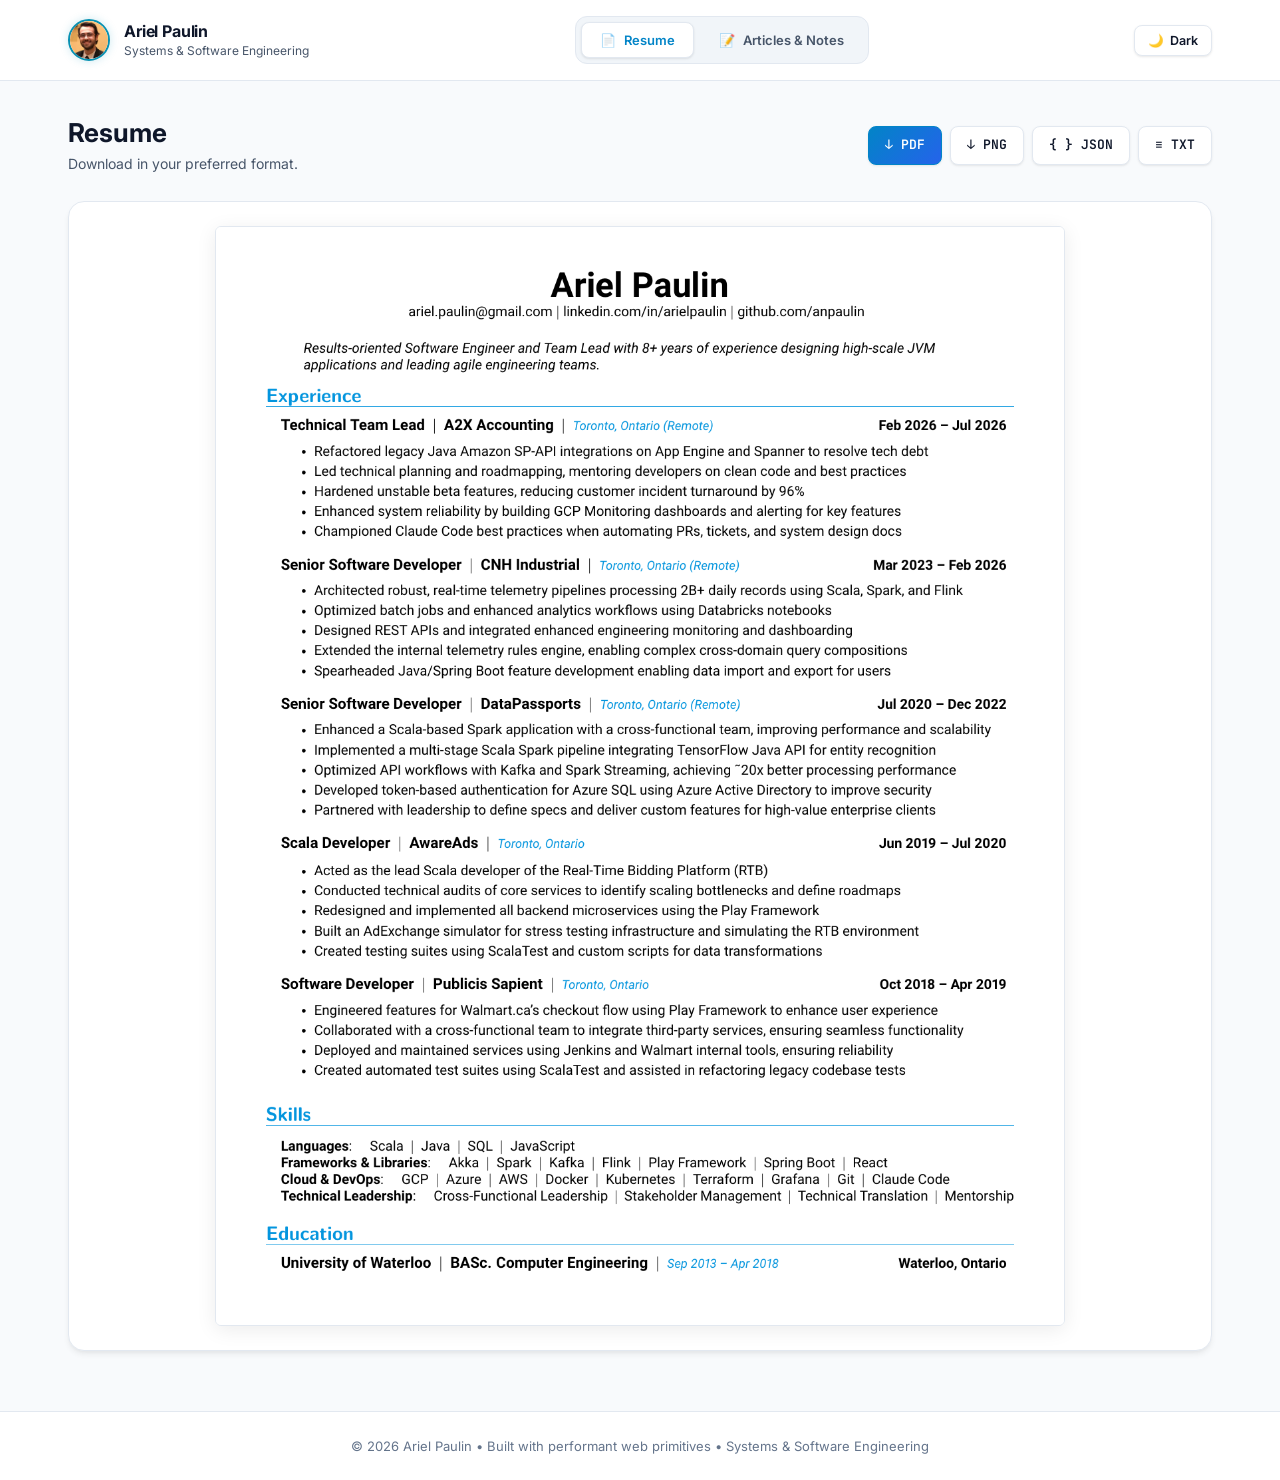
==== commit 84186d67: "Fix resume image paths to local relative assets and remove /#resume redirect from root" ====
--- a/index.html
+++ b/index.html
@@ -1121,23 +1121,23 @@
                 <p>Download in your preferred format.</p>
             </div>
             <div class="download-group">
-                <a href="https://raw.githubusercontent.com/anpaulin/resume/master/standard/ariel_paulin.pdf" download class="download-pill primary">
+                <a href="standard/ariel_paulin.pdf" download class="download-pill primary">
                     ↓ PDF
                 </a>
-                <a href="https://raw.githubusercontent.com/anpaulin/resume/master/standard/ariel_paulin.png" download class="download-pill">
+                <a href="standard/ariel_paulin.png" download class="download-pill">
                     ↓ PNG
                 </a>
-                <a href="https://raw.githubusercontent.com/anpaulin/resume/master/standard/ariel_paulin.json" download class="download-pill">
+                <a href="standard/ariel_paulin.json" download class="download-pill">
                     { } JSON
                 </a>
-                <a href="https://raw.githubusercontent.com/anpaulin/resume/master/standard/ariel_paulin.txt" download class="download-pill">
+                <a href="standard/ariel_paulin.txt" download class="download-pill">
                     ≡ TXT
                 </a>
             </div>
         </div>
 
         <div class="resume-card">
-            <img class="resume-img" src="https://raw.githubusercontent.com/anpaulin/resume/master/standard/ariel_paulin.png" alt="Ariel Paulin Resume">
+            <img class="resume-img" src="standard/ariel_paulin.png" alt="Ariel Paulin Resume">
         </div>
     </section>
 
@@ -1960,18 +1960,22 @@
 })();
 
 // --- Tab Switching & View Routing ---
-function switchTab(tabName) {
+function switchTab(tabName, updateHash = true) {
     document.querySelectorAll('.view-section').forEach(sec => sec.classList.remove('active'));
     document.querySelectorAll('.nav-btn').forEach(btn => btn.classList.remove('active'));
 
     if (tabName === 'resume') {
         document.getElementById('view-resume').classList.add('active');
         document.getElementById('tab-btn-resume').classList.add('active');
-        window.location.hash = 'resume';
+        if (updateHash && window.location.hash) {
+            history.pushState(null, '', window.location.pathname + window.location.search);
+        }
     } else if (tabName === 'articles') {
         document.getElementById('view-articles').classList.add('active');
         document.getElementById('tab-btn-articles').classList.add('active');
-        window.location.hash = 'articles';
+        if (updateHash) {
+            window.location.hash = 'articles';
+        }
     }
     window.scrollTo({ top: 0, behavior: 'smooth' });
 }
@@ -1992,13 +1996,16 @@
 
     const hash = window.location.hash.replace('#', '');
     if (hash === 'articles') {
-        switchTab('articles');
+        switchTab('articles', false);
     } else if (hash.startsWith('article-')) {
         let articleId = hash.replace('article-', '');
         if (articleId === 'askuity-systems-design') articleId = 'order-api-systems-design';
         openArticle(articleId);
     } else {
-        switchTab('resume');
+        switchTab('resume', false);
+        if (hash === 'resume') {
+            history.replaceState(null, '', window.location.pathname + window.location.search);
+        }
     }
     initTocScrollSpy();
 });
@@ -2006,13 +2013,16 @@
 window.addEventListener('hashchange', () => {
     const hash = window.location.hash.replace('#', '');
     if (hash === 'articles') {
-        switchTab('articles');
+        switchTab('articles', false);
     } else if (hash.startsWith('article-')) {
         let articleId = hash.replace('article-', '');
         if (articleId === 'askuity-systems-design') articleId = 'order-api-systems-design';
         openArticle(articleId);
     } else if (hash === 'resume' || !hash) {
-        switchTab('resume');
+        switchTab('resume', false);
+        if (hash === 'resume') {
+            history.replaceState(null, '', window.location.pathname + window.location.search);
+        }
     }
 });
 
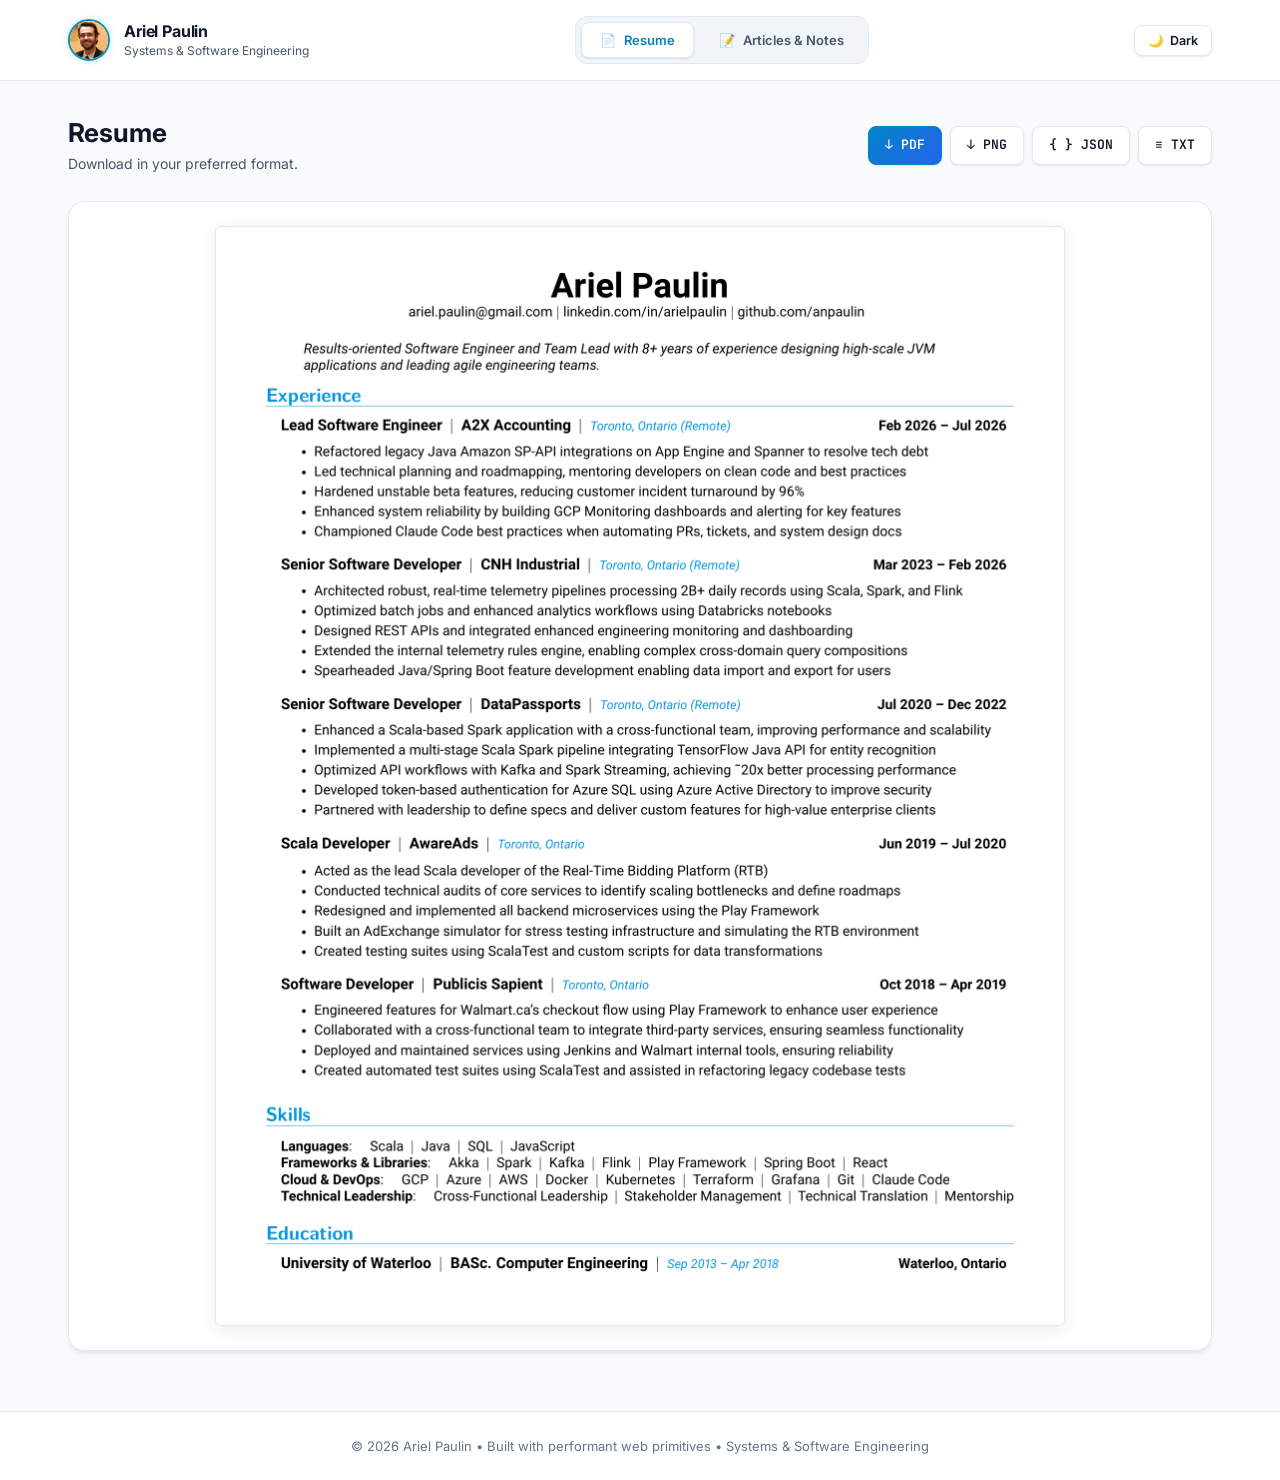
==== commit c27cac29: "Update title from Technical Team Lead to Lead Software Engineer across all resumes, metadata, and re" ====
--- a/index.html
+++ b/index.html
@@ -4,8 +4,25 @@
     <meta charset="UTF-8">
     <meta name="viewport" content="width=device-width, initial-scale=1.0">
     <title>Ariel Paulin | Systems Engineering & Articles</title>
+    
+    <!-- Primary SEO Meta Tags -->
+    <meta name="title" content="Ariel Paulin | Lead Software Engineer">
+    <meta name="description" content="Lead Software Engineer with 8+ years of experience building high-scale JVM applications, and distributed systems.">
+    <meta name="author" content="Ariel Paulin">
+
+    <!-- Open Graph / Facebook / LinkedIn / Slack -->
+    <meta property="og:type" content="website">
+    <meta property="og:url" content="https://arielpaulin.com/">
+    <meta property="og:title" content="Ariel Paulin | Lead Software Engineer">
+    <meta property="og:description" content="Lead Software Engineer with 8+ years of experience building high-scale JVM applications, and distributed systems.">
+
+    <!-- Twitter / X -->
+    <meta name="twitter:card" content="summary">
+    <meta name="twitter:url" content="https://arielpaulin.com/">
+    <meta name="twitter:title" content="Ariel Paulin | Lead Software Engineer">
+    <meta name="twitter:description" content="Lead Software Engineer with 8+ years of experience building high-scale JVM applications, and distributed systems.">
+
     <link rel="icon" type="image/svg+xml" href="favicon.svg">
-    <link rel="alternate icon" href="profile.jpg">
     <link rel="preconnect" href="https://fonts.googleapis.com">
     <link rel="preconnect" href="https://fonts.gstatic.com" crossorigin>
     <link href="https://fonts.googleapis.com/css2?family=Inter:wght@400;500;600;700;800&family=JetBrains+Mono:wght@400;500;700&display=swap" rel="stylesheet">
@@ -1144,7 +1161,7 @@
     <!-- 2. ARTICLES HUB VIEW -->
     <section id="view-articles" class="view-section">
         <div class="hub-header">
-            <h1><span>📝</span> Engineering Study Notes & Articles</h1>
+            <h1><span>📝</span> Engineering Notes & Articles</h1>
             <p>In-depth architectural analyses, systems design deep-dives, and performance engineering notes written during ongoing study and system modeling.</p>
         </div>
 
